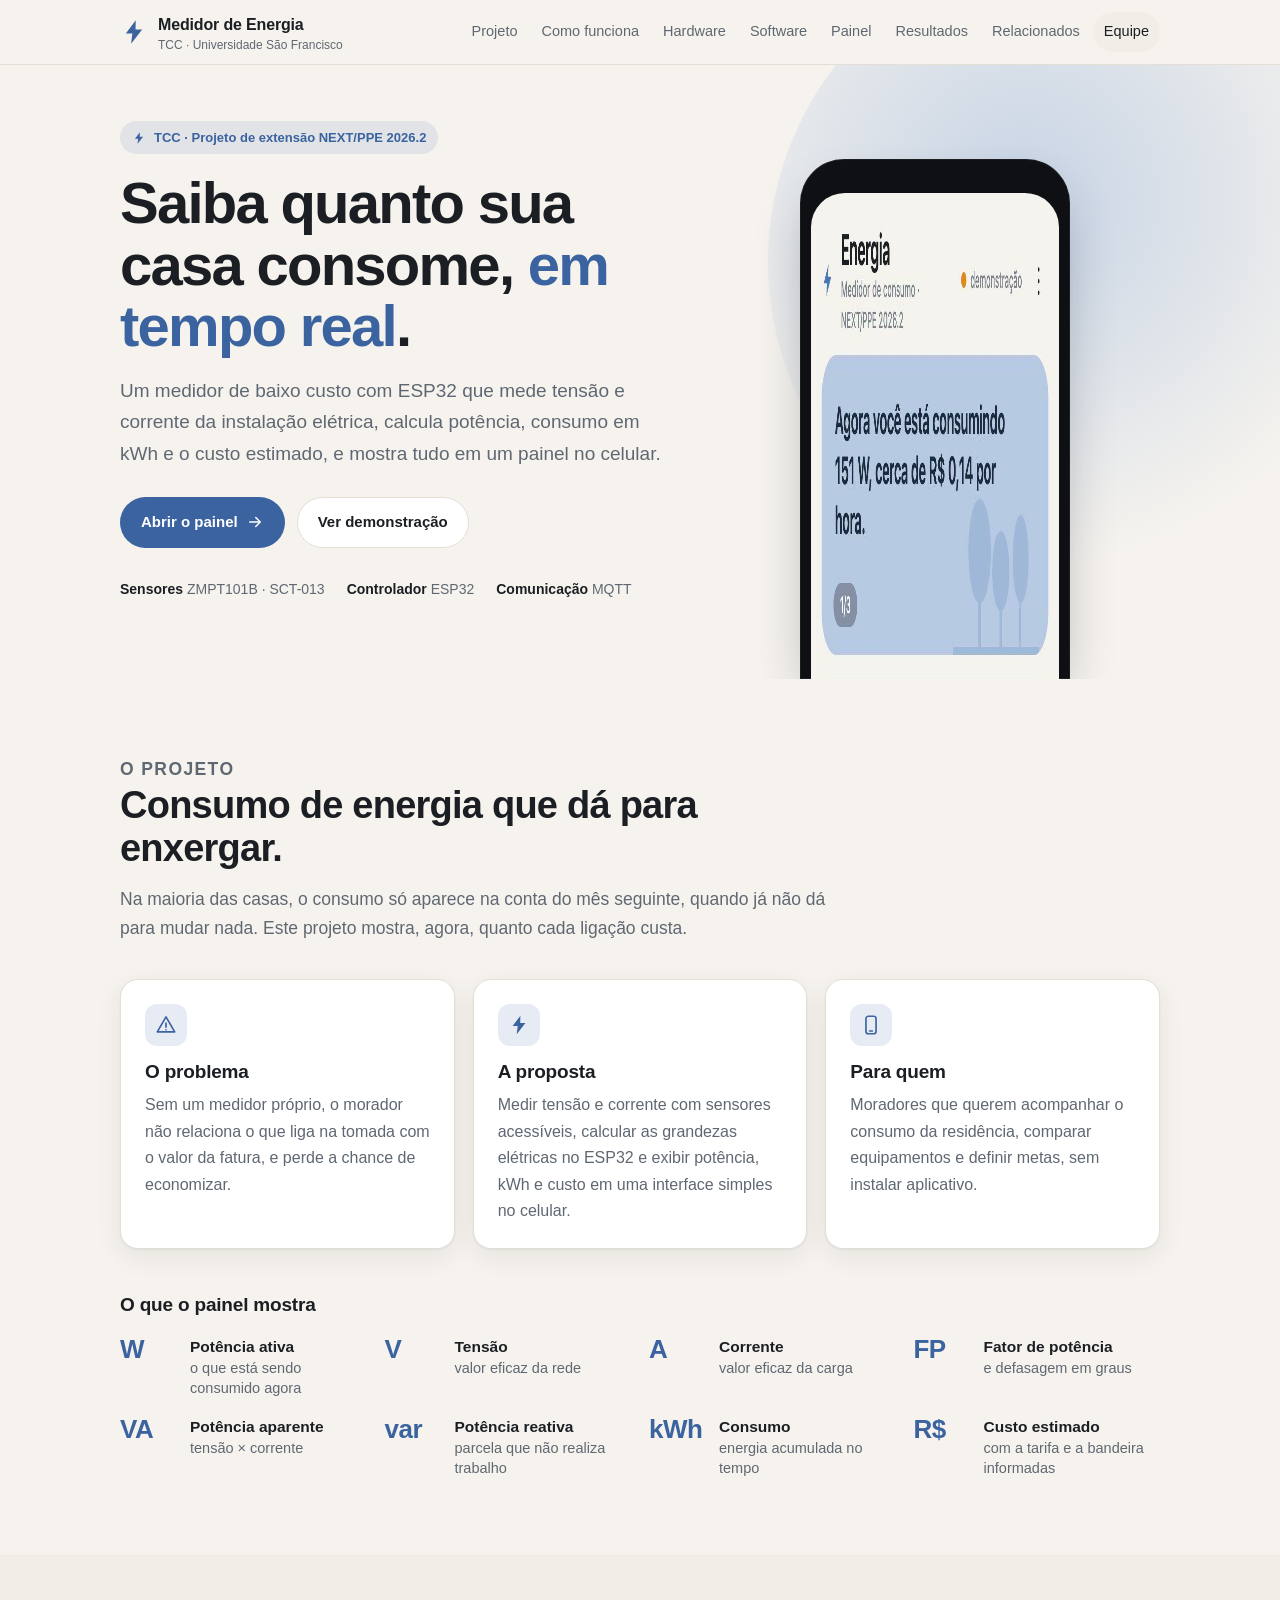
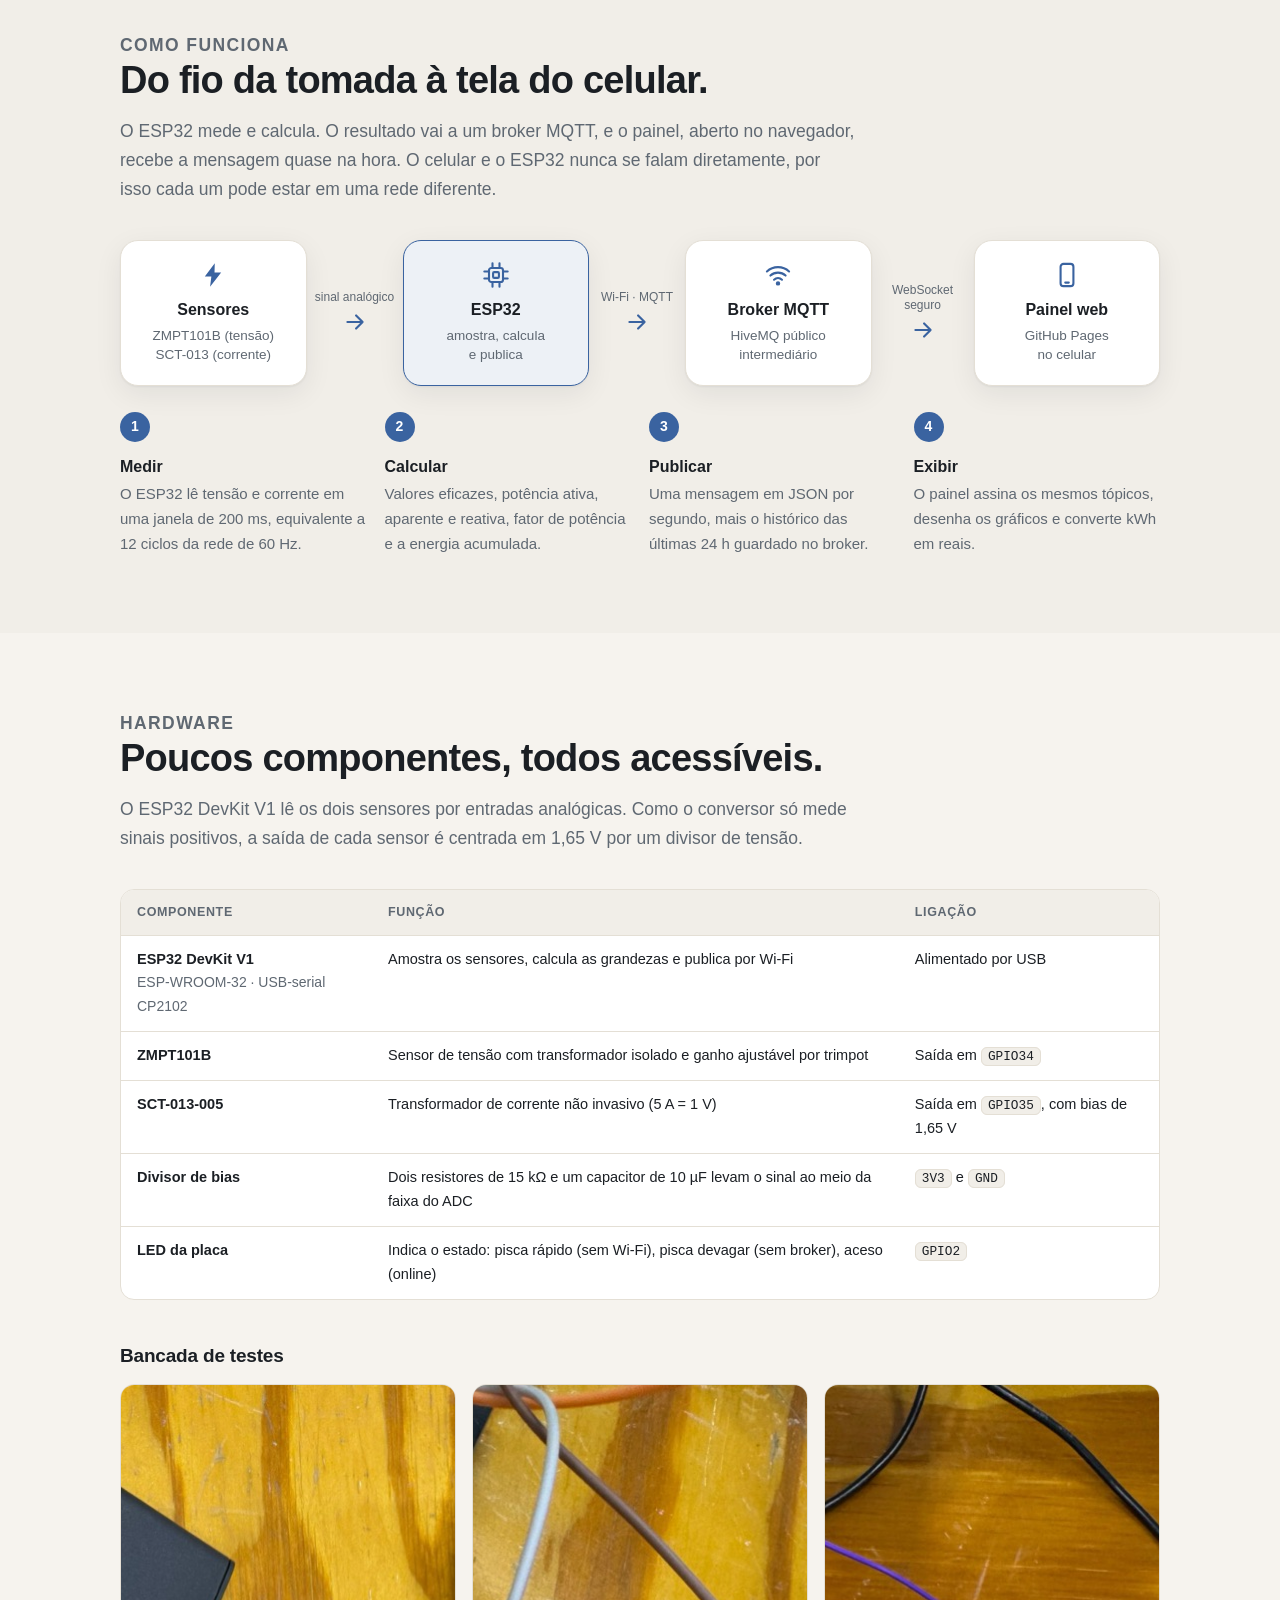
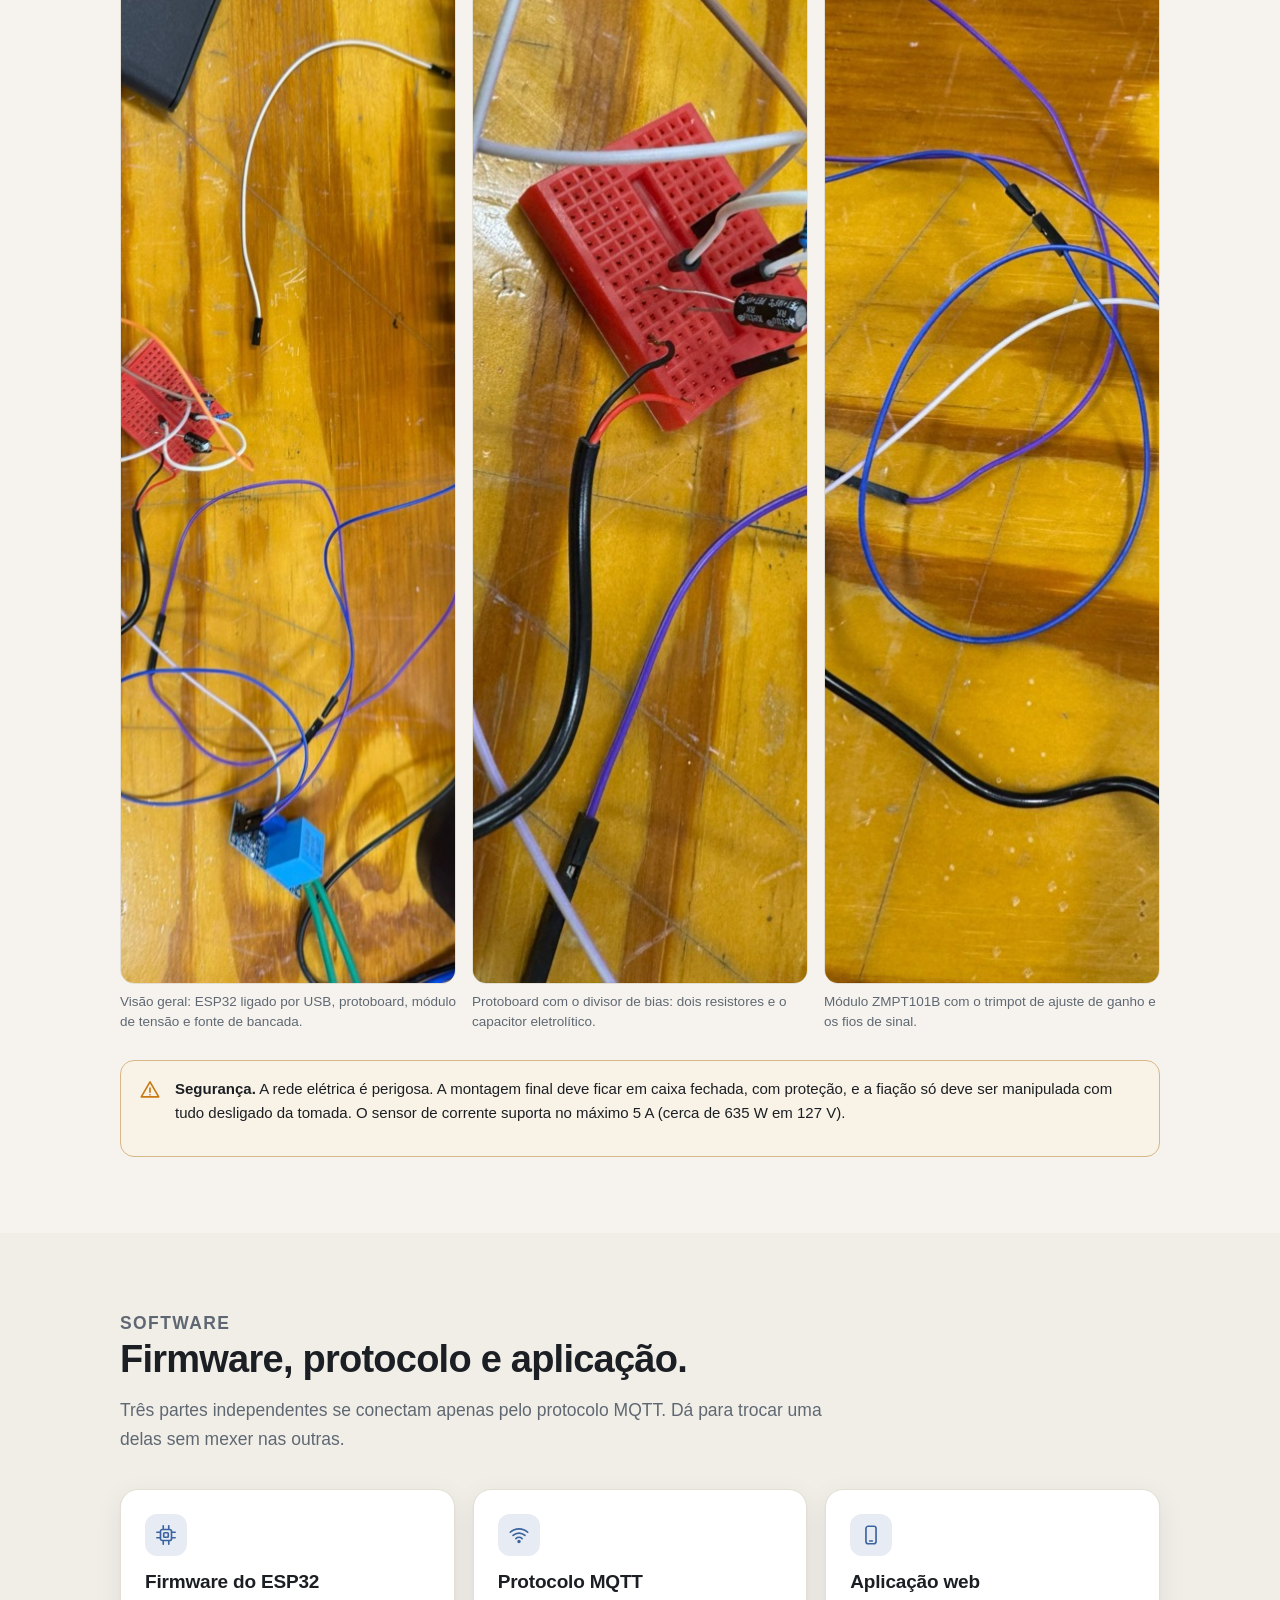
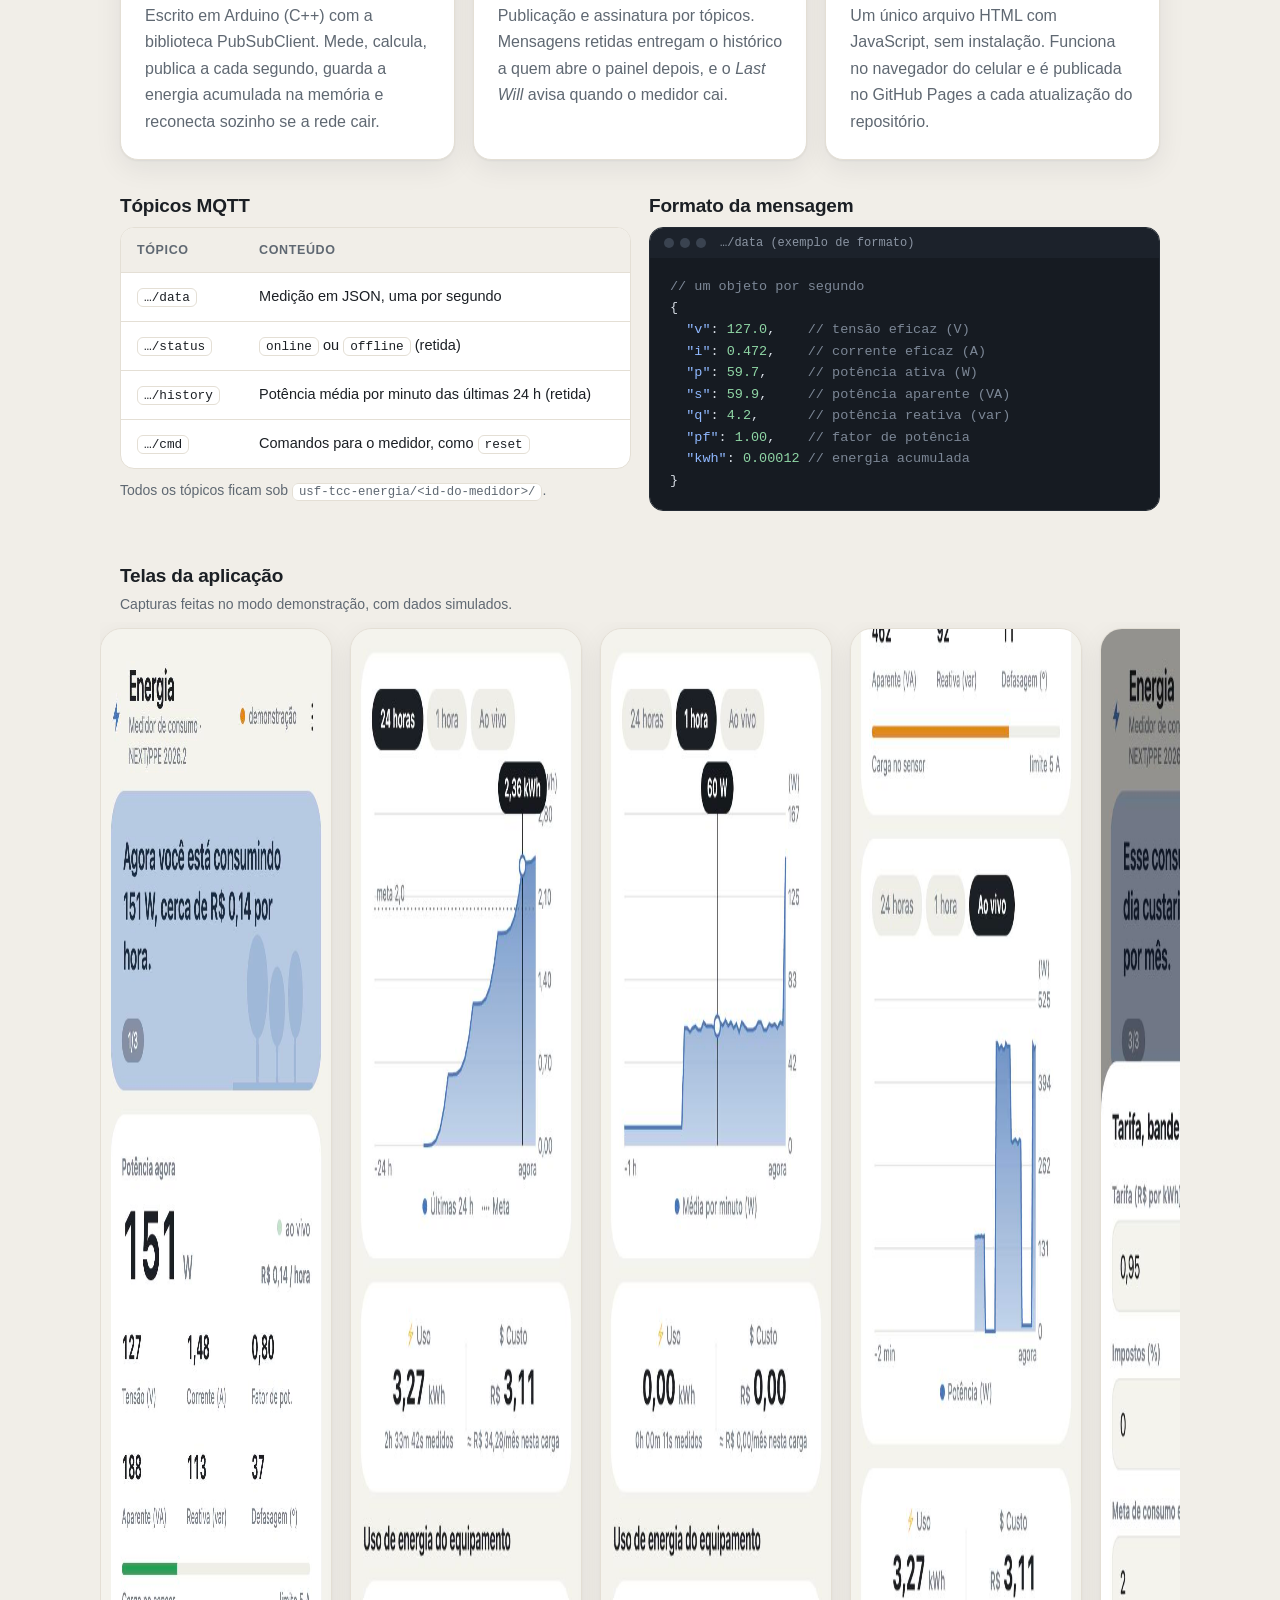
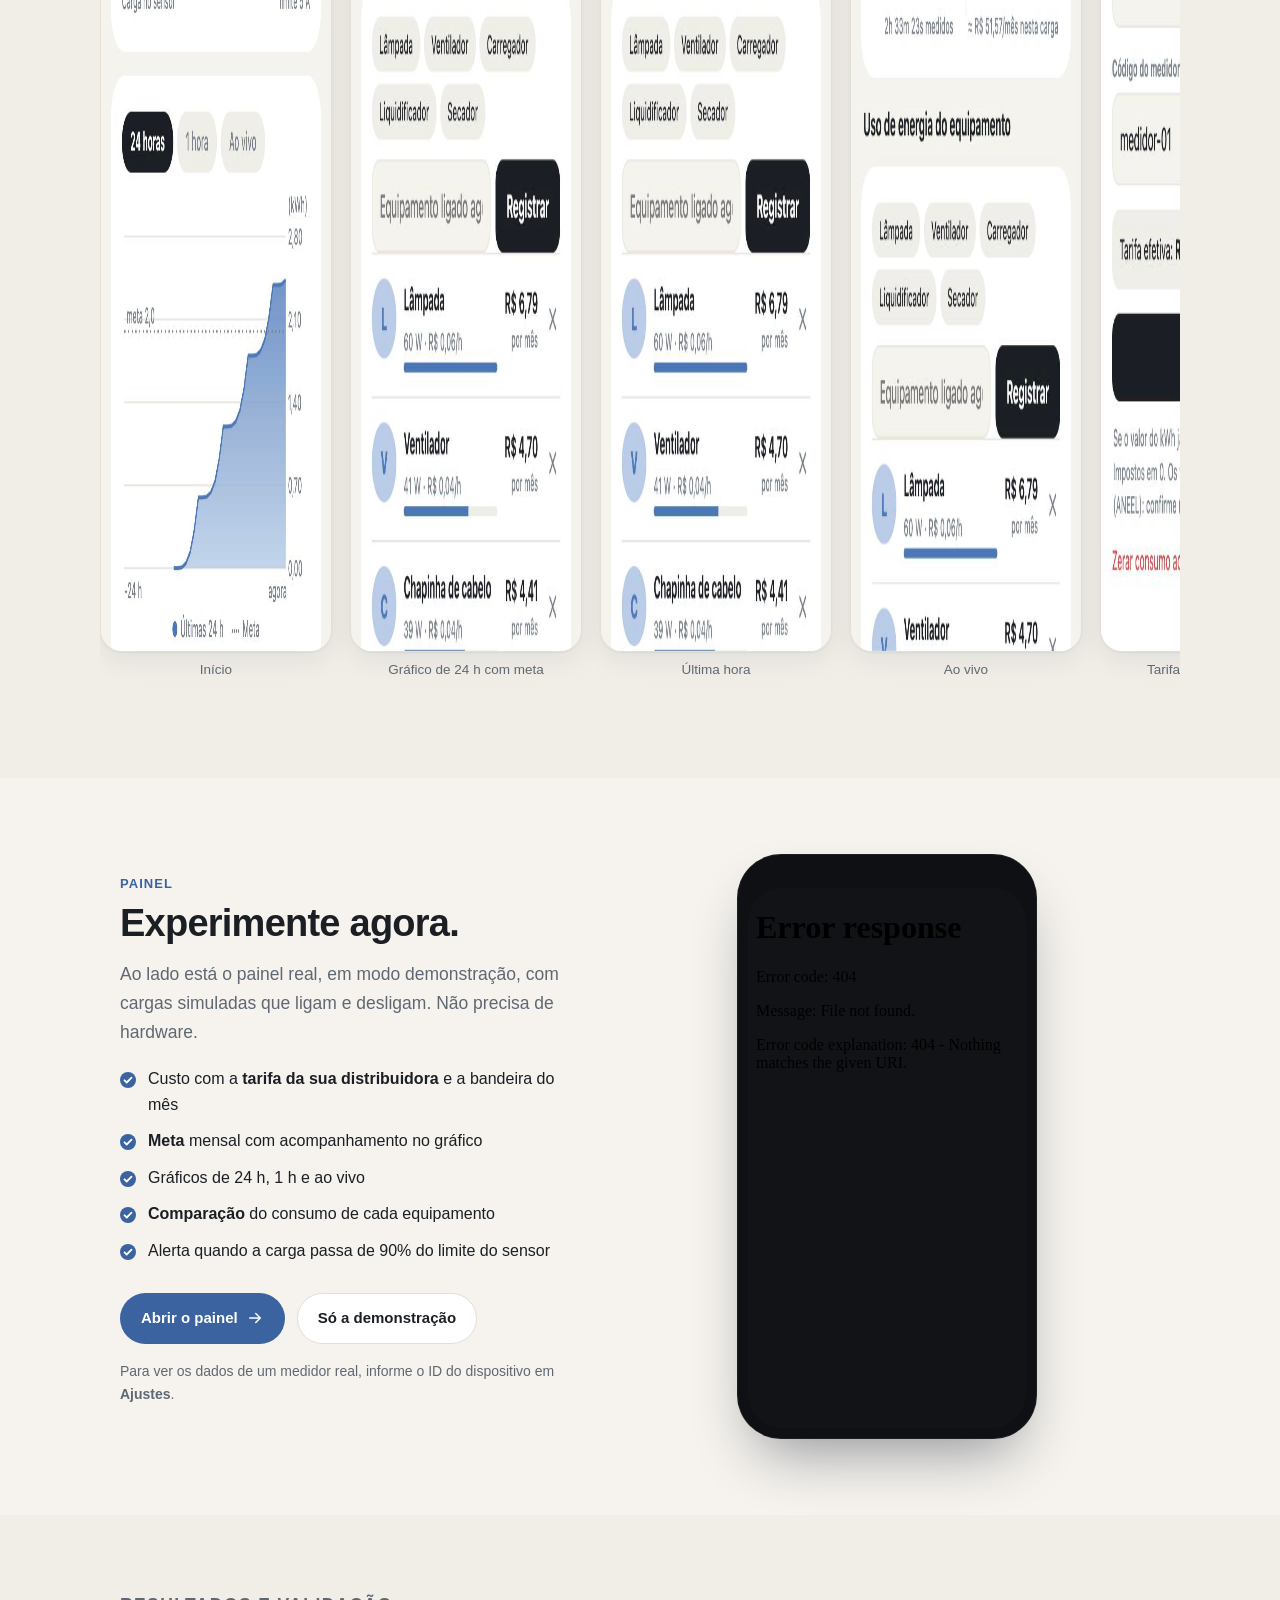
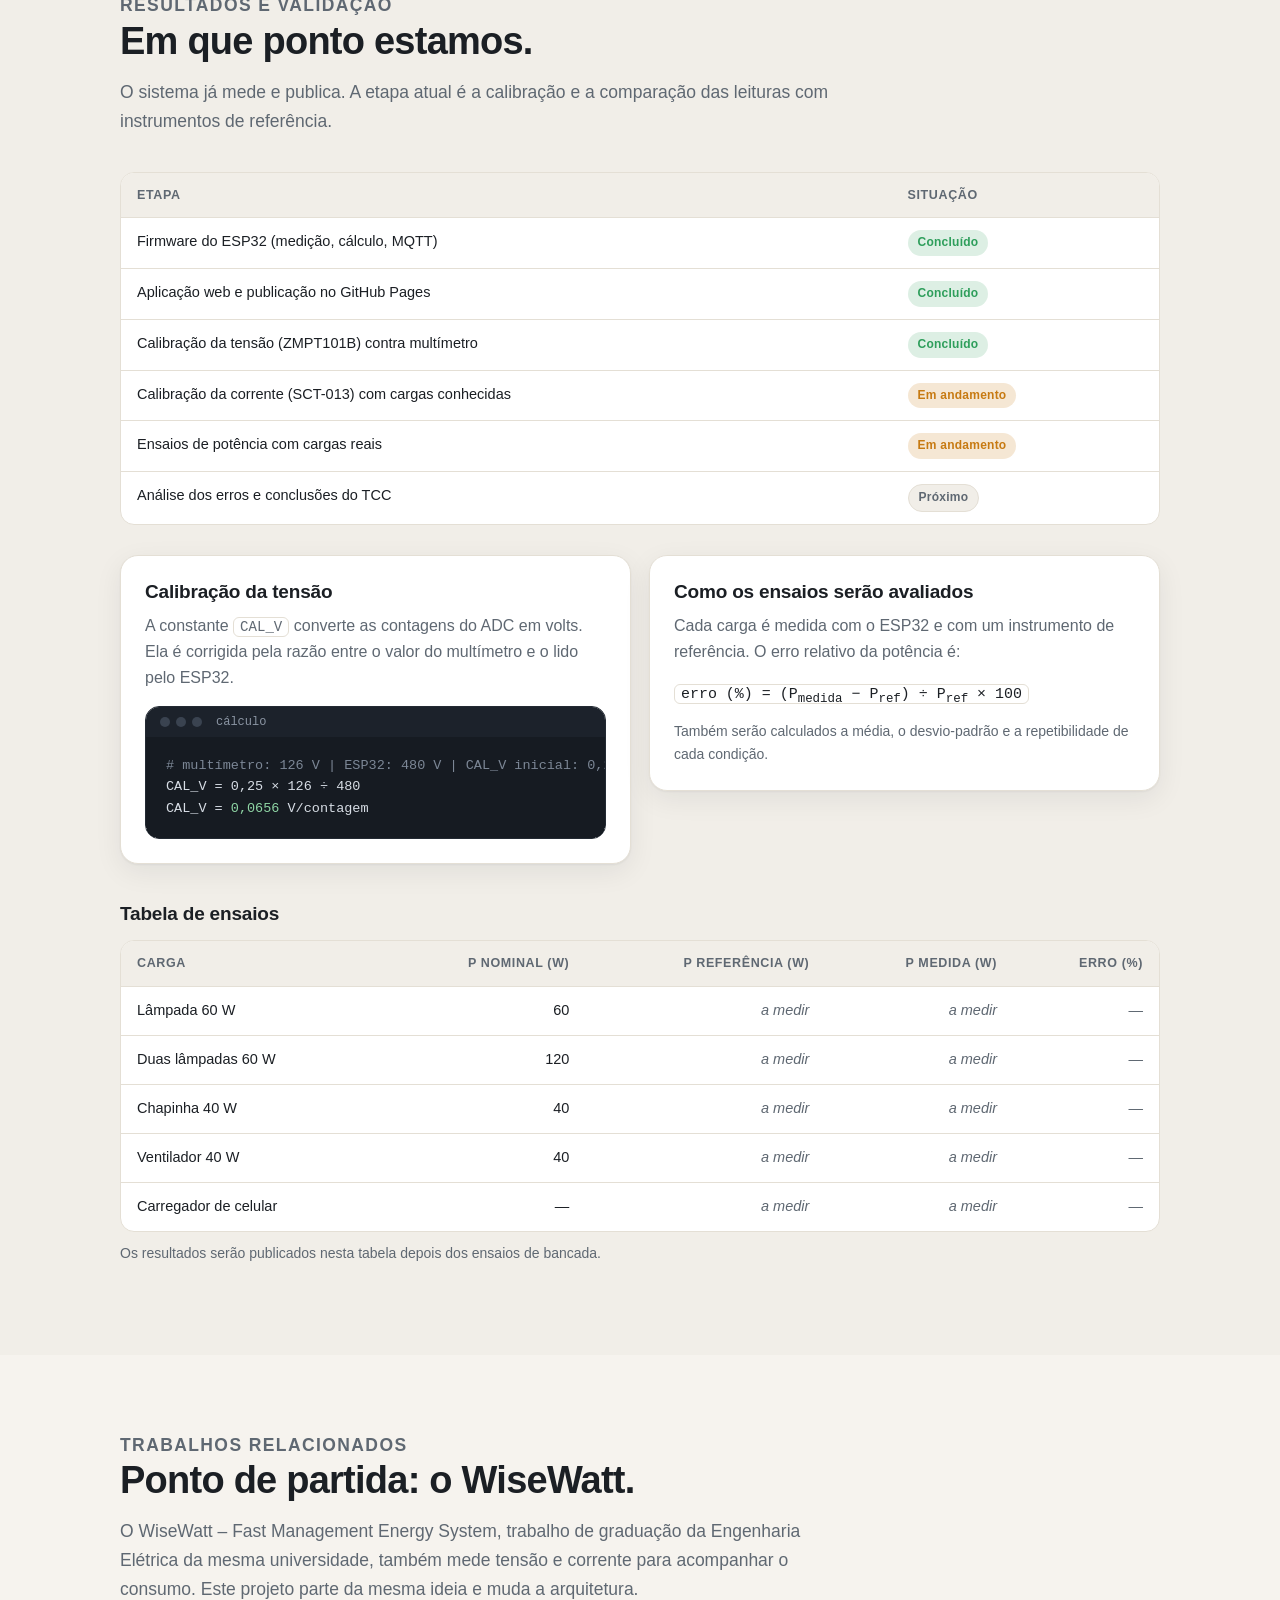
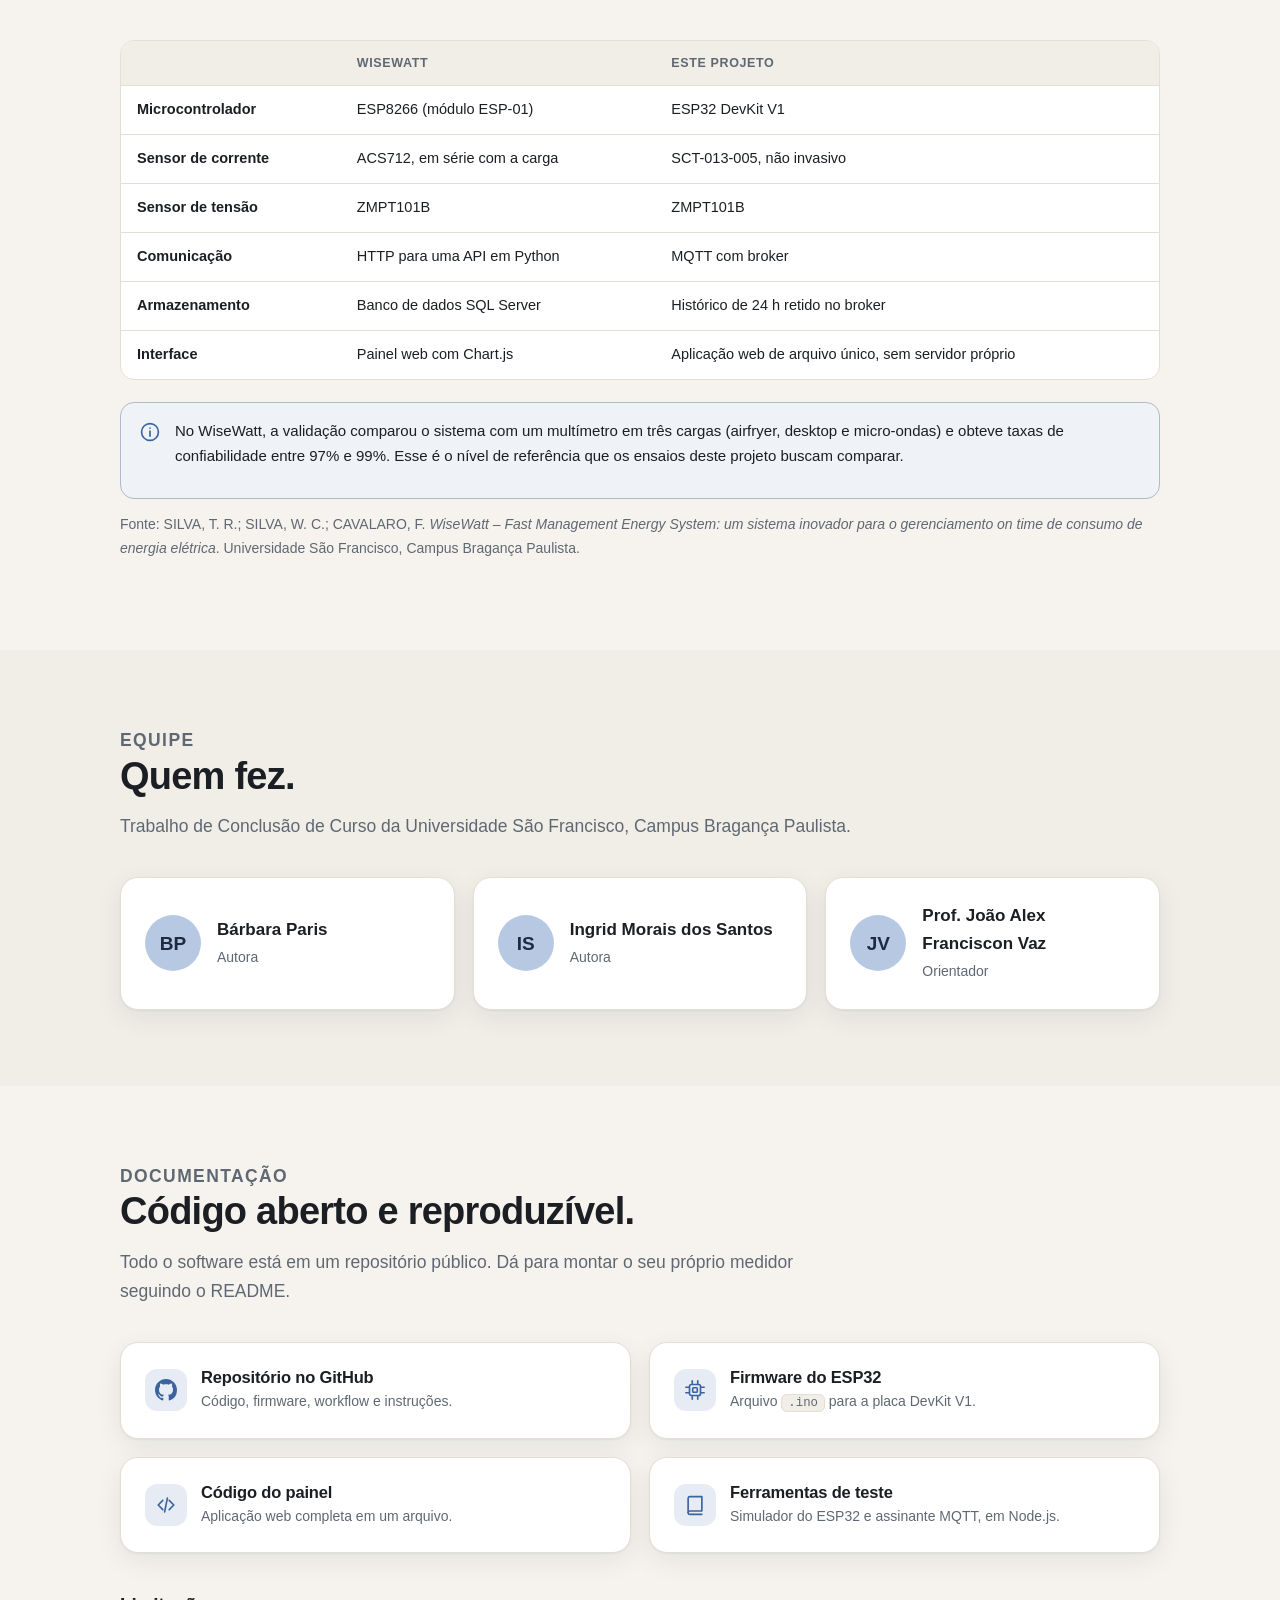
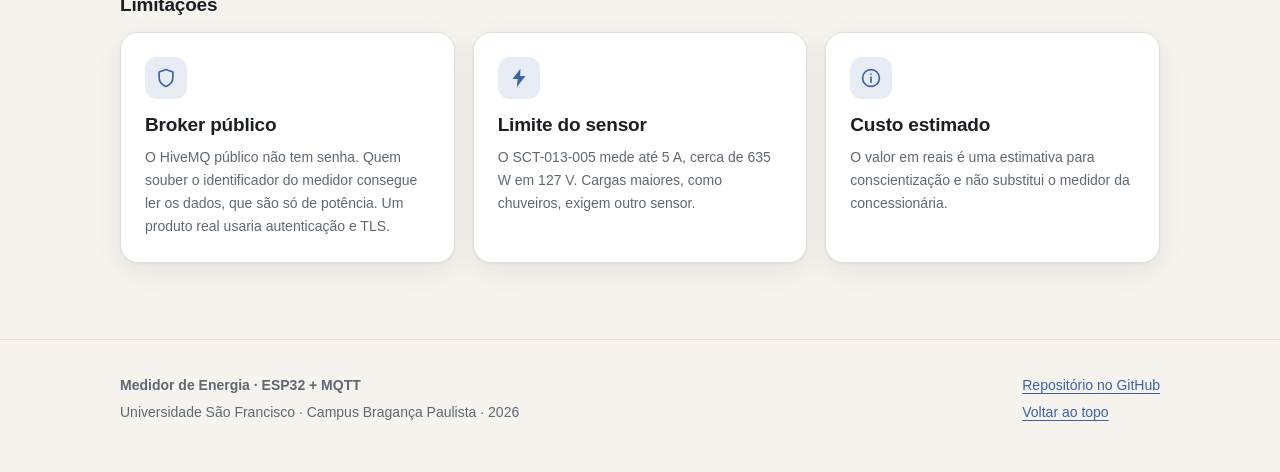
==== site/index.html @ 35e386cc "Adiciona site de apresentacao do projeto; painel passa a /painel/ Co-Authored-By: Claude Sonnet 5.5 " ====
<!doctype html>
<html lang="pt-BR">
<head>
<meta charset="utf-8">
<meta name="viewport" content="width=device-width,initial-scale=1">
<title>Medidor de Energia · ESP32 + MQTT</title>
<meta name="description" content="Medidor de baixo custo com ESP32 que mede tensão e corrente, calcula potência, consumo e custo e mostra tudo em um painel no celular. TCC da Universidade São Francisco.">
<meta name="theme-color" content="#f6f3ee" media="(prefers-color-scheme: light)">
<meta name="theme-color" content="#111316" media="(prefers-color-scheme: dark)">
<meta property="og:title" content="Medidor de Energia · ESP32 + MQTT">
<meta property="og:description" content="Potência, consumo e custo da sua instalação elétrica em tempo real, no celular.">
<meta property="og:type" content="website">
<meta property="og:image" content="img/tela_inicio.jpg">
<link rel="icon" href="data:image/svg+xml,%3Csvg xmlns='http://www.w3.org/2000/svg' viewBox='0 0 32 32'%3E%3Crect width='32' height='32' rx='8' fill='%233a63a0'/%3E%3Cpath d='M18 4L7 18h7l-2 10 11-14h-7z' fill='white'/%3E%3C/svg%3E">
<link rel="stylesheet" href="css/style.css">
<script>
  // Links antigos do painel (?id=, ?demo=, ?broker=) continuam funcionando: seguem para /painel/
  if (/[?&](id|demo|broker)=/.test(location.search)) location.replace('painel/' + location.search + location.hash);
</script>
</head>
<body>
<a class="skip" href="#conteudo">Ir para o conteúdo</a>

<svg width="0" height="0" style="position:absolute" aria-hidden="true">
  <symbol id="i-bolt" viewBox="0 0 24 24"><path fill="currentColor" d="M13.5 2 5 13.2h5.6L9.5 22 19 9.8h-5.7z"/></symbol>
  <symbol id="i-cpu" viewBox="0 0 24 24"><g fill="none" stroke="currentColor" stroke-width="1.8" stroke-linecap="round" stroke-linejoin="round"><rect x="6" y="6" width="12" height="12" rx="2"/><rect x="9.5" y="9.5" width="5" height="5" rx="1"/><path d="M9 2v3M15 2v3M9 19v3M15 19v3M2 9h3M2 15h3M19 9h3M19 15h3"/></g></symbol>
  <symbol id="i-wifi" viewBox="0 0 24 24"><g fill="none" stroke="currentColor" stroke-width="1.8" stroke-linecap="round" stroke-linejoin="round"><path d="M2.5 9a14 14 0 0 1 19 0M5.5 12.5a9.5 9.5 0 0 1 13 0M8.6 16a5 5 0 0 1 6.8 0"/><circle cx="12" cy="19.2" r="1" fill="currentColor"/></g></symbol>
  <symbol id="i-phone" viewBox="0 0 24 24"><g fill="none" stroke="currentColor" stroke-width="1.8" stroke-linecap="round" stroke-linejoin="round"><rect x="6.5" y="2.5" width="11" height="19" rx="2.5"/><path d="M10.5 18.5h3"/></g></symbol>
  <symbol id="i-chart" viewBox="0 0 24 24"><g fill="none" stroke="currentColor" stroke-width="1.8" stroke-linecap="round" stroke-linejoin="round"><path d="M3.5 3.5v17h17"/><path d="M7.5 15l3.5-4.5 3 3 5-6.5"/></g></symbol>
  <symbol id="i-shield" viewBox="0 0 24 24"><g fill="none" stroke="currentColor" stroke-width="1.8" stroke-linecap="round" stroke-linejoin="round"><path d="M12 2.8 4.5 5.5v6c0 4.5 3.1 8.1 7.5 9.7 4.4-1.6 7.5-5.2 7.5-9.7v-6z"/></g></symbol>
  <symbol id="i-alert" viewBox="0 0 24 24"><g fill="none" stroke="currentColor" stroke-width="1.8" stroke-linecap="round" stroke-linejoin="round"><path d="M12 3.2 2.5 19.5h19z"/><path d="M12 10v4.5M12 17.2v.1"/></g></symbol>
  <symbol id="i-info" viewBox="0 0 24 24"><g fill="none" stroke="currentColor" stroke-width="1.8" stroke-linecap="round" stroke-linejoin="round"><circle cx="12" cy="12" r="9.2"/><path d="M12 11v5.5M12 7.8v.1"/></g></symbol>
  <symbol id="i-book" viewBox="0 0 24 24"><g fill="none" stroke="currentColor" stroke-width="1.8" stroke-linecap="round" stroke-linejoin="round"><path d="M4.5 4.5A2 2 0 0 1 6.5 2.8H19.5v15.7H6.5a2 2 0 0 0-2 2z"/><path d="M4.5 20.5a2 2 0 0 0 2 1.7h13"/></g></symbol>
  <symbol id="i-code" viewBox="0 0 24 24"><g fill="none" stroke="currentColor" stroke-width="1.8" stroke-linecap="round" stroke-linejoin="round"><path d="M8.5 7 3.5 12l5 5M15.5 7l5 5-5 5M13.5 4.5l-3 15"/></g></symbol>
  <symbol id="i-github" viewBox="0 0 16 16"><path fill="currentColor" d="M8 0C3.58 0 0 3.58 0 8c0 3.54 2.29 6.53 5.47 7.59.4.07.55-.17.55-.38 0-.19-.01-.82-.01-1.49-2.01.37-2.53-.49-2.69-.94-.09-.23-.48-.94-.82-1.13-.28-.15-.68-.52-.01-.53.63-.01 1.08.58 1.23.82.72 1.21 1.87.87 2.33.66.07-.52.28-.87.51-1.07-1.78-.2-3.64-.89-3.64-3.95 0-.87.31-1.59.82-2.15-.08-.2-.36-1.02.08-2.12 0 0 .67-.21 2.2.82.64-.18 1.32-.27 2-.27.68 0 1.36.09 2 .27 1.53-1.04 2.2-.82 2.2-.82.44 1.1.16 1.92.08 2.12.51.56.82 1.27.82 2.15 0 3.07-1.87 3.75-3.65 3.95.29.25.54.73.54 1.48 0 1.07-.01 1.93-.01 2.2 0 .21.15.46.55.38A8.013 8.013 0 0016 8c0-4.42-3.58-8-8-8z"/></symbol>
  <symbol id="i-arrow" viewBox="0 0 24 24"><g fill="none" stroke="currentColor" stroke-width="2" stroke-linecap="round" stroke-linejoin="round"><path d="M5 12h14M13 6l6 6-6 6"/></g></symbol>
  <symbol id="i-menu" viewBox="0 0 24 24"><g fill="none" stroke="currentColor" stroke-width="2" stroke-linecap="round"><path d="M4 7h16M4 12h16M4 17h16"/></g></symbol>
</svg>

<header class="top">
  <div class="wrap">
    <a class="brand" href="#topo" aria-label="Medidor de Energia, início">
      <svg aria-hidden="true"><use href="#i-bolt"/></svg>
      <span>Medidor de Energia<small>TCC · Universidade São Francisco</small></span>
    </a>
    <button class="burger" aria-label="Abrir menu" aria-expanded="false" aria-controls="menu"><svg aria-hidden="true"><use href="#i-menu"/></svg></button>
    <nav class="menu" id="menu" aria-label="Seções">
      <a href="#projeto">Projeto</a>
      <a href="#como">Como funciona</a>
      <a href="#hardware">Hardware</a>
      <a href="#software">Software</a>
      <a href="#painel">Painel</a>
      <a href="#resultados">Resultados</a>
      <a href="#relacionados">Relacionados</a>
      <a href="#equipe">Equipe</a>
    </nav>
  </div>
</header>

<main id="conteudo">

<!-- ============ HERO ============ -->
<div class="hero" id="topo">
  <div class="wrap">
    <div>
      <span class="eyebrow"><svg width="14" height="14" aria-hidden="true"><use href="#i-bolt"/></svg> TCC · Projeto de extensão NEXT/PPE 2026.2</span>
      <h1>Saiba quanto sua casa consome, <em>em tempo real</em>.</h1>
      <p class="lead">Um medidor de baixo custo com ESP32 que mede tensão e corrente da instalação elétrica, calcula potência, consumo em kWh e o custo estimado, e mostra tudo em um painel no celular.</p>
      <div class="cta">
        <a class="btn pri" href="painel/">Abrir o painel <svg aria-hidden="true"><use href="#i-arrow"/></svg></a>
        <a class="btn sec" href="painel/?demo=1">Ver demonstração</a>
      </div>
      <p class="meta"><span><b>Sensores</b> ZMPT101B · SCT-013</span><span><b>Controlador</b> ESP32</span><span><b>Comunicação</b> MQTT</span></p>
    </div>
    <div class="phone"><img src="img/tela_inicio.jpg" width="750" height="1624" alt="Tela inicial do painel mostrando potência atual, tensão, corrente e fator de potência."></div>
  </div>
</div>

<!-- ============ PROJETO ============ -->
<section id="projeto">
  <div class="wrap">
    <div class="sec-head">
      <p class="kicker">O projeto</p>
      <h2>Consumo de energia que dá para enxergar.</h2>
      <p>Na maioria das casas, o consumo só aparece na conta do mês seguinte, quando já não dá para mudar nada. Este projeto mostra, agora, quanto cada ligação custa.</p>
    </div>
    <div class="grid g3">
      <div class="card"><div class="ic"><svg aria-hidden="true"><use href="#i-alert"/></svg></div><h3>O problema</h3><p class="muted">Sem um medidor próprio, o morador não relaciona o que liga na tomada com o valor da fatura, e perde a chance de economizar.</p></div>
      <div class="card"><div class="ic"><svg aria-hidden="true"><use href="#i-bolt"/></svg></div><h3>A proposta</h3><p class="muted">Medir tensão e corrente com sensores acessíveis, calcular as grandezas elétricas no ESP32 e exibir potência, kWh e custo em uma interface simples no celular.</p></div>
      <div class="card"><div class="ic"><svg aria-hidden="true"><use href="#i-phone"/></svg></div><h3>Para quem</h3><p class="muted">Moradores que querem acompanhar o consumo da residência, comparar equipamentos e definir metas, sem instalar aplicativo.</p></div>
    </div>

    <h3 style="margin:44px 0 18px">O que o painel mostra</h3>
    <div class="grid g4">
      <div class="metric"><b>W</b><span><strong>Potência ativa</strong>o que está sendo consumido agora</span></div>
      <div class="metric"><b>V</b><span><strong>Tensão</strong>valor eficaz da rede</span></div>
      <div class="metric"><b>A</b><span><strong>Corrente</strong>valor eficaz da carga</span></div>
      <div class="metric"><b>FP</b><span><strong>Fator de potência</strong>e defasagem em graus</span></div>
      <div class="metric"><b>VA</b><span><strong>Potência aparente</strong>tensão × corrente</span></div>
      <div class="metric"><b>var</b><span><strong>Potência reativa</strong>parcela que não realiza trabalho</span></div>
      <div class="metric"><b>kWh</b><span><strong>Consumo</strong>energia acumulada no tempo</span></div>
      <div class="metric"><b>R$</b><span><strong>Custo estimado</strong>com a tarifa e a bandeira informadas</span></div>
    </div>
  </div>
</section>

<!-- ============ COMO FUNCIONA ============ -->
<section class="alt" id="como">
  <div class="wrap">
    <div class="sec-head">
      <p class="kicker">Como funciona</p>
      <h2>Do fio da tomada à tela do celular.</h2>
      <p>O ESP32 mede e calcula. O resultado vai a um broker MQTT, e o painel, aberto no navegador, recebe a mensagem quase na hora. O celular e o ESP32 nunca se falam diretamente, por isso cada um pode estar em uma rede diferente.</p>
    </div>
    <div class="flow" role="img" aria-label="Fluxo: sensores, ESP32, broker MQTT, painel no celular">
      <div class="node"><svg aria-hidden="true"><use href="#i-bolt"/></svg><b>Sensores</b><span>ZMPT101B (tensão)<br>SCT-013 (corrente)</span></div>
      <div class="link"><span>sinal analógico</span><svg aria-hidden="true"><use href="#i-arrow"/></svg></div>
      <div class="node hl"><svg aria-hidden="true"><use href="#i-cpu"/></svg><b>ESP32</b><span>amostra, calcula<br>e publica</span></div>
      <div class="link"><span>Wi-Fi · MQTT</span><svg aria-hidden="true"><use href="#i-arrow"/></svg></div>
      <div class="node"><svg aria-hidden="true"><use href="#i-wifi"/></svg><b>Broker MQTT</b><span>HiveMQ público<br>intermediário</span></div>
      <div class="link"><span>WebSocket seguro</span><svg aria-hidden="true"><use href="#i-arrow"/></svg></div>
      <div class="node"><svg aria-hidden="true"><use href="#i-phone"/></svg><b>Painel web</b><span>GitHub Pages<br>no celular</span></div>
    </div>
    <ol class="steps">
      <li><b>Medir</b>O ESP32 lê tensão e corrente em uma janela de 200 ms, equivalente a 12 ciclos da rede de 60 Hz.</li>
      <li><b>Calcular</b>Valores eficazes, potência ativa, aparente e reativa, fator de potência e a energia acumulada.</li>
      <li><b>Publicar</b>Uma mensagem em JSON por segundo, mais o histórico das últimas 24 h guardado no broker.</li>
      <li><b>Exibir</b>O painel assina os mesmos tópicos, desenha os gráficos e converte kWh em reais.</li>
    </ol>
  </div>
</section>

<!-- ============ HARDWARE ============ -->
<section id="hardware">
  <div class="wrap">
    <div class="sec-head">
      <p class="kicker">Hardware</p>
      <h2>Poucos componentes, todos acessíveis.</h2>
      <p>O ESP32 DevKit V1 lê os dois sensores por entradas analógicas. Como o conversor só mede sinais positivos, a saída de cada sensor é centrada em 1,65 V por um divisor de tensão.</p>
    </div>
    <div class="tbl"><table>
      <thead><tr><th>Componente</th><th>Função</th><th>Ligação</th></tr></thead>
      <tbody>
        <tr><td><b>ESP32 DevKit V1</b><br><span class="muted small">ESP-WROOM-32 · USB-serial CP2102</span></td><td>Amostra os sensores, calcula as grandezas e publica por Wi-Fi</td><td>Alimentado por USB</td></tr>
        <tr><td><b>ZMPT101B</b></td><td>Sensor de tensão com transformador isolado e ganho ajustável por trimpot</td><td>Saída em <code>GPIO34</code></td></tr>
        <tr><td><b>SCT-013-005</b></td><td>Transformador de corrente não invasivo (5 A = 1 V)</td><td>Saída em <code>GPIO35</code>, com bias de 1,65 V</td></tr>
        <tr><td><b>Divisor de bias</b></td><td>Dois resistores de 15 kΩ e um capacitor de 10 µF levam o sinal ao meio da faixa do ADC</td><td><code>3V3</code> e <code>GND</code></td></tr>
        <tr><td><b>LED da placa</b></td><td>Indica o estado: pisca rápido (sem Wi-Fi), pisca devagar (sem broker), aceso (online)</td><td><code>GPIO2</code></td></tr>
      </tbody>
    </table></div>

    <h3 style="margin:44px 0 16px">Bancada de testes</h3>
    <div class="photos">
      <figure><img loading="lazy" src="img/bancada-geral.jpg" width="900" height="1200" alt="Bancada com o ESP32 ligado por USB, protoboard vermelha, módulo ZMPT101B e uma fonte de bancada."><figcaption>Visão geral: ESP32 ligado por USB, protoboard, módulo de tensão e fonte de bancada.</figcaption></figure>
      <figure><img loading="lazy" src="img/bancada-protoboard.jpg" width="900" height="1200" alt="Protoboard vermelha com dois resistores e um capacitor eletrolítico do divisor de bias."><figcaption>Protoboard com o divisor de bias: dois resistores e o capacitor eletrolítico.</figcaption></figure>
      <figure><img loading="lazy" src="img/bancada-zmpt101b.jpg" width="900" height="1200" alt="Módulo ZMPT101B azul com os fios de sinal conectados."><figcaption>Módulo ZMPT101B com o trimpot de ajuste de ganho e os fios de sinal.</figcaption></figure>
    </div>
    <div class="note" style="margin-top:28px"><svg aria-hidden="true"><use href="#i-alert"/></svg><p><b>Segurança.</b> A rede elétrica é perigosa. A montagem final deve ficar em caixa fechada, com proteção, e a fiação só deve ser manipulada com tudo desligado da tomada. O sensor de corrente suporta no máximo 5 A (cerca de 635 W em 127 V).</p></div>
  </div>
</section>

<!-- ============ SOFTWARE ============ -->
<section class="alt" id="software">
  <div class="wrap">
    <div class="sec-head">
      <p class="kicker">Software</p>
      <h2>Firmware, protocolo e aplicação.</h2>
      <p>Três partes independentes se conectam apenas pelo protocolo MQTT. Dá para trocar uma delas sem mexer nas outras.</p>
    </div>
    <div class="grid g3">
      <div class="card"><div class="ic"><svg aria-hidden="true"><use href="#i-cpu"/></svg></div><h3>Firmware do ESP32</h3><p class="muted">Escrito em Arduino (C++) com a biblioteca PubSubClient. Mede, calcula, publica a cada segundo, guarda a energia acumulada na memória e reconecta sozinho se a rede cair.</p></div>
      <div class="card"><div class="ic"><svg aria-hidden="true"><use href="#i-wifi"/></svg></div><h3>Protocolo MQTT</h3><p class="muted">Publicação e assinatura por tópicos. Mensagens retidas entregam o histórico a quem abre o painel depois, e o <em>Last Will</em> avisa quando o medidor cai.</p></div>
      <div class="card"><div class="ic"><svg aria-hidden="true"><use href="#i-phone"/></svg></div><h3>Aplicação web</h3><p class="muted">Um único arquivo HTML com JavaScript, sem instalação. Funciona no navegador do celular e é publicada no GitHub Pages a cada atualização do repositório.</p></div>
    </div>

    <div class="grid g2" style="margin-top:34px;align-items:start">
      <div>
        <h3>Tópicos MQTT</h3>
        <div class="tbl"><table style="min-width:0">
          <thead><tr><th>Tópico</th><th>Conteúdo</th></tr></thead>
          <tbody>
            <tr><td><code>…/data</code></td><td>Medição em JSON, uma por segundo</td></tr>
            <tr><td><code>…/status</code></td><td><code>online</code> ou <code>offline</code> (retida)</td></tr>
            <tr><td><code>…/history</code></td><td>Potência média por minuto das últimas 24 h (retida)</td></tr>
            <tr><td><code>…/cmd</code></td><td>Comandos para o medidor, como <code>reset</code></td></tr>
          </tbody>
        </table></div>
        <p class="muted small" style="margin-top:10px">Todos os tópicos ficam sob <code>usf-tcc-energia/&lt;id-do-medidor&gt;/</code>.</p>
      </div>
      <div>
        <h3>Formato da mensagem</h3>
        <div class="term"><div class="bar"><i></i><i></i><i></i><span>…/data (exemplo de formato)</span></div>
<pre><span class="c">// um objeto por segundo</span>
{
  <span class="k">"v"</span>: <span class="v">127.0</span>,    <span class="c">// tensão eficaz (V)</span>
  <span class="k">"i"</span>: <span class="v">0.472</span>,    <span class="c">// corrente eficaz (A)</span>
  <span class="k">"p"</span>: <span class="v">59.7</span>,     <span class="c">// potência ativa (W)</span>
  <span class="k">"s"</span>: <span class="v">59.9</span>,     <span class="c">// potência aparente (VA)</span>
  <span class="k">"q"</span>: <span class="v">4.2</span>,      <span class="c">// potência reativa (var)</span>
  <span class="k">"pf"</span>: <span class="v">1.00</span>,    <span class="c">// fator de potência</span>
  <span class="k">"kwh"</span>: <span class="v">0.00012</span> <span class="c">// energia acumulada</span>
}</pre></div>
      </div>
    </div>

    <h3 style="margin:48px 0 4px">Telas da aplicação</h3>
    <p class="muted small" style="margin-bottom:6px">Capturas feitas no modo demonstração, com dados simulados.</p>
    <div class="shots" tabindex="0" aria-label="Galeria de telas, role para o lado">
      <figure><img loading="lazy" src="img/tela_inicio.jpg" width="750" height="1624" alt="Tela inicial com potência atual e métricas."><figcaption>Início</figcaption></figure>
      <figure><img loading="lazy" src="img/tela_grafico_24h.jpg" width="750" height="1624" alt="Gráfico de consumo acumulado nas últimas 24 horas com a meta."><figcaption>Gráfico de 24 h com meta</figcaption></figure>
      <figure><img loading="lazy" src="img/tela_grafico_1h.jpg" width="750" height="1624" alt="Gráfico da última hora."><figcaption>Última hora</figcaption></figure>
      <figure><img loading="lazy" src="img/tela_grafico_ao_vivo.jpg" width="750" height="1624" alt="Gráfico ao vivo da potência."><figcaption>Ao vivo</figcaption></figure>
      <figure><img loading="lazy" src="img/tela_ajustes.jpg" width="750" height="1624" alt="Tela de ajustes com tarifa, bandeira tarifária e meta."><figcaption>Tarifa, bandeira e meta</figcaption></figure>
      <figure><img loading="lazy" src="img/tela_alerta.jpg" width="750" height="1624" alt="Alerta de sobrecarga do sensor."><figcaption>Alerta de sobrecarga</figcaption></figure>
      <figure><img loading="lazy" src="img/tela_tema_escuro.jpg" width="750" height="1624" alt="Painel no tema escuro."><figcaption>Tema escuro</figcaption></figure>
    </div>
  </div>
</section>

<!-- ============ PAINEL ============ -->
<section id="painel">
  <div class="wrap demo">
    <div>
      <p class="kicker">Painel</p>
      <h2>Experimente agora.</h2>
      <p class="muted" style="font-size:17.5px">Ao lado está o painel real, em modo demonstração, com cargas simuladas que ligam e desligam. Não precisa de hardware.</p>
      <ul class="ticks">
        <li>Custo com a <b>tarifa da sua distribuidora</b> e a bandeira do mês</li>
        <li><b>Meta</b> mensal com acompanhamento no gráfico</li>
        <li>Gráficos de 24 h, 1 h e ao vivo</li>
        <li><b>Comparação</b> do consumo de cada equipamento</li>
        <li>Alerta quando a carga passa de 90% do limite do sensor</li>
      </ul>
      <div class="cta">
        <a class="btn pri" href="painel/">Abrir o painel <svg aria-hidden="true"><use href="#i-arrow"/></svg></a>
        <a class="btn sec" href="painel/?demo=1">Só a demonstração</a>
      </div>
      <p class="muted small" style="margin-top:16px">Para ver os dados de um medidor real, informe o ID do dispositivo em <b>Ajustes</b>.</p>
    </div>
    <div class="phone"><iframe src="painel/?demo=1" title="Painel do medidor em modo demonstração" loading="lazy"></iframe></div>
  </div>
</section>

<!-- ============ RESULTADOS ============ -->
<section class="alt" id="resultados">
  <div class="wrap">
    <div class="sec-head">
      <p class="kicker">Resultados e validação</p>
      <h2>Em que ponto estamos.</h2>
      <p>O sistema já mede e publica. A etapa atual é a calibração e a comparação das leituras com instrumentos de referência.</p>
    </div>
    <div class="tbl"><table>
      <thead><tr><th>Etapa</th><th>Situação</th></tr></thead>
      <tbody>
        <tr><td>Firmware do ESP32 (medição, cálculo, MQTT)</td><td><span class="tag ok">Concluído</span></td></tr>
        <tr><td>Aplicação web e publicação no GitHub Pages</td><td><span class="tag ok">Concluído</span></td></tr>
        <tr><td>Calibração da tensão (ZMPT101B) contra multímetro</td><td><span class="tag ok">Concluído</span></td></tr>
        <tr><td>Calibração da corrente (SCT-013) com cargas conhecidas</td><td><span class="tag wip">Em andamento</span></td></tr>
        <tr><td>Ensaios de potência com cargas reais</td><td><span class="tag wip">Em andamento</span></td></tr>
        <tr><td>Análise dos erros e conclusões do TCC</td><td><span class="tag next">Próximo</span></td></tr>
      </tbody>
    </table></div>

    <div class="grid g2" style="margin-top:30px;align-items:start">
      <div class="card">
        <h3>Calibração da tensão</h3>
        <p class="muted">A constante <code>CAL_V</code> converte as contagens do ADC em volts. Ela é corrigida pela razão entre o valor do multímetro e o lido pelo ESP32.</p>
        <div class="term"><div class="bar"><i></i><i></i><i></i><span>cálculo</span></div>
<pre><span class="c"># multímetro: 126 V | ESP32: 480 V | CAL_V inicial: 0,25</span>
CAL_V = 0,25 × 126 ÷ 480
CAL_V = <span class="v">0,0656</span> V/contagem</pre></div>
      </div>
      <div class="card">
        <h3>Como os ensaios serão avaliados</h3>
        <p class="muted">Cada carga é medida com o ESP32 e com um instrumento de referência. O erro relativo da potência é:</p>
        <p style="font-size:17px;margin:0 0 10px"><code>erro (%) = (P<sub>medida</sub> − P<sub>ref</sub>) ÷ P<sub>ref</sub> × 100</code></p>
        <p class="muted small">Também serão calculados a média, o desvio-padrão e a repetibilidade de cada condição.</p>
      </div>
    </div>

    <h3 style="margin:38px 0 14px">Tabela de ensaios</h3>
    <div class="tbl"><table>
      <thead><tr><th>Carga</th><th class="num">P nominal (W)</th><th class="num">P referência (W)</th><th class="num">P medida (W)</th><th class="num">Erro (%)</th></tr></thead>
      <tbody>
        <tr><td>Lâmpada 60 W</td><td class="num">60</td><td class="num pend">a medir</td><td class="num pend">a medir</td><td class="num pend">—</td></tr>
        <tr><td>Duas lâmpadas 60 W</td><td class="num">120</td><td class="num pend">a medir</td><td class="num pend">a medir</td><td class="num pend">—</td></tr>
        <tr><td>Chapinha 40 W</td><td class="num">40</td><td class="num pend">a medir</td><td class="num pend">a medir</td><td class="num pend">—</td></tr>
        <tr><td>Ventilador 40 W</td><td class="num">40</td><td class="num pend">a medir</td><td class="num pend">a medir</td><td class="num pend">—</td></tr>
        <tr><td>Carregador de celular</td><td class="num">—</td><td class="num pend">a medir</td><td class="num pend">a medir</td><td class="num pend">—</td></tr>
      </tbody>
    </table></div>
    <p class="muted small" style="margin-top:10px">Os resultados serão publicados nesta tabela depois dos ensaios de bancada.</p>
  </div>
</section>

<!-- ============ RELACIONADOS ============ -->
<section id="relacionados">
  <div class="wrap">
    <div class="sec-head">
      <p class="kicker">Trabalhos relacionados</p>
      <h2>Ponto de partida: o WiseWatt.</h2>
      <p>O WiseWatt – Fast Management Energy System, trabalho de graduação da Engenharia Elétrica da mesma universidade, também mede tensão e corrente para acompanhar o consumo. Este projeto parte da mesma ideia e muda a arquitetura.</p>
    </div>
    <div class="tbl"><table>
      <thead><tr><th></th><th>WiseWatt</th><th>Este projeto</th></tr></thead>
      <tbody>
        <tr><td><b>Microcontrolador</b></td><td>ESP8266 (módulo ESP-01)</td><td>ESP32 DevKit V1</td></tr>
        <tr><td><b>Sensor de corrente</b></td><td>ACS712, em série com a carga</td><td>SCT-013-005, não invasivo</td></tr>
        <tr><td><b>Sensor de tensão</b></td><td>ZMPT101B</td><td>ZMPT101B</td></tr>
        <tr><td><b>Comunicação</b></td><td>HTTP para uma API em Python</td><td>MQTT com broker</td></tr>
        <tr><td><b>Armazenamento</b></td><td>Banco de dados SQL Server</td><td>Histórico de 24 h retido no broker</td></tr>
        <tr><td><b>Interface</b></td><td>Painel web com Chart.js</td><td>Aplicação web de arquivo único, sem servidor próprio</td></tr>
      </tbody>
    </table></div>
    <div class="note info" style="margin-top:22px"><svg aria-hidden="true"><use href="#i-info"/></svg><p>No WiseWatt, a validação comparou o sistema com um multímetro em três cargas (airfryer, desktop e micro-ondas) e obteve taxas de confiabilidade entre 97% e 99%. Esse é o nível de referência que os ensaios deste projeto buscam comparar.</p></div>
    <p class="muted small" style="margin-top:14px">Fonte: SILVA, T. R.; SILVA, W. C.; CAVALARO, F. <i>WiseWatt – Fast Management Energy System: um sistema inovador para o gerenciamento on time de consumo de energia elétrica</i>. Universidade São Francisco, Campus Bragança Paulista.</p>
  </div>
</section>

<!-- ============ EQUIPE ============ -->
<section class="alt" id="equipe">
  <div class="wrap">
    <div class="sec-head">
      <p class="kicker">Equipe</p>
      <h2>Quem fez.</h2>
      <p>Trabalho de Conclusão de Curso da Universidade São Francisco, Campus Bragança Paulista.</p>
    </div>
    <div class="grid g3">
      <div class="card person"><div class="avatar" aria-hidden="true">BP</div><div><b>Bárbara Paris</b><span>Autora</span></div></div>
      <div class="card person"><div class="avatar" aria-hidden="true">IS</div><div><b>Ingrid Morais dos Santos</b><span>Autora</span></div></div>
      <div class="card person"><div class="avatar" aria-hidden="true">JV</div><div><b>Prof. João Alex Franciscon Vaz</b><span>Orientador</span></div></div>
    </div>
  </div>
</section>

<!-- ============ DOCUMENTAÇÃO ============ -->
<section id="documentacao">
  <div class="wrap">
    <div class="sec-head">
      <p class="kicker">Documentação</p>
      <h2>Código aberto e reproduzível.</h2>
      <p>Todo o software está em um repositório público. Dá para montar o seu próprio medidor seguindo o README.</p>
    </div>
    <div class="grid g2">
      <a class="card doc" href="https://github.com/vitorduartezanardi/tcc-monitor-energia-usf"><div class="ic"><svg aria-hidden="true"><use href="#i-github"/></svg></div><div><h3>Repositório no GitHub</h3><p>Código, firmware, workflow e instruções.</p></div></a>
      <a class="card doc" href="https://github.com/vitorduartezanardi/tcc-monitor-energia-usf/blob/main/firmware/energy_monitor/energy_monitor_ingrid_barbara.ino"><div class="ic"><svg aria-hidden="true"><use href="#i-cpu"/></svg></div><div><h3>Firmware do ESP32</h3><p>Arquivo <code>.ino</code> para a placa DevKit V1.</p></div></a>
      <a class="card doc" href="https://github.com/vitorduartezanardi/tcc-monitor-energia-usf/blob/main/app/index.html"><div class="ic"><svg aria-hidden="true"><use href="#i-code"/></svg></div><div><h3>Código do painel</h3><p>Aplicação web completa em um arquivo.</p></div></a>
      <a class="card doc" href="https://github.com/vitorduartezanardi/tcc-monitor-energia-usf/tree/main/tools"><div class="ic"><svg aria-hidden="true"><use href="#i-book"/></svg></div><div><h3>Ferramentas de teste</h3><p>Simulador do ESP32 e assinante MQTT, em Node.js.</p></div></a>
    </div>
    <h3 style="margin:40px 0 14px">Limitações</h3>
    <div class="grid g3">
      <div class="card"><div class="ic"><svg aria-hidden="true"><use href="#i-shield"/></svg></div><h3>Broker público</h3><p class="muted small">O HiveMQ público não tem senha. Quem souber o identificador do medidor consegue ler os dados, que são só de potência. Um produto real usaria autenticação e TLS.</p></div>
      <div class="card"><div class="ic"><svg aria-hidden="true"><use href="#i-bolt"/></svg></div><h3>Limite do sensor</h3><p class="muted small">O SCT-013-005 mede até 5 A, cerca de 635 W em 127 V. Cargas maiores, como chuveiros, exigem outro sensor.</p></div>
      <div class="card"><div class="ic"><svg aria-hidden="true"><use href="#i-info"/></svg></div><h3>Custo estimado</h3><p class="muted small">O valor em reais é uma estimativa para conscientização e não substitui o medidor da concessionária.</p></div>
    </div>
  </div>
</section>

</main>

<footer>
  <div class="wrap">
    <div>
      <p><b>Medidor de Energia · ESP32 + MQTT</b></p>
      <p>Universidade São Francisco · Campus Bragança Paulista · 2026</p>
    </div>
    <div>
      <p><a href="https://github.com/vitorduartezanardi/tcc-monitor-energia-usf">Repositório no GitHub</a></p>
      <p><a href="#topo">Voltar ao topo</a></p>
    </div>
  </div>
</footer>

<script src="js/main.js"></script>
</body>
</html>
---- site/css/style.css ----
/* Medidor de Energia — site do projeto. Tokens iguais aos do painel (app/index.html). */
:root{
  --bg:#f6f3ee; --card:#ffffff; --soft:#f1eee8; --text:#1b1f24; --muted:#5f6872; --line:#e4dfd5;
  --accent:#3a63a0; --accent-ink:#ffffff; --blue:#4b78b8; --banner:#b7c9e2; --banner-ink:#1d2b40;
  --ok:#2e9e5b; --warn:#c77a12; --bad:#d64545; --code:#161b22; --code-ink:#d7dde5;
  --shadow:0 1px 2px rgba(20,28,40,.05),0 8px 28px rgba(20,28,40,.07);
  --radius:18px; --max:1080px;
}
@media (prefers-color-scheme:dark){
  :root:not([data-theme="light"]){
    --bg:#111316; --card:#1b1f24; --soft:#242a31; --text:#eceff3; --muted:#9aa4af; --line:#2a3038;
    --accent:#6a9be0; --accent-ink:#0e1620; --blue:#6a9be0; --banner:#26384f; --banner-ink:#e6eefa;
    --ok:#4cc17f; --warn:#e0a03d; --bad:#ef6a6a; --code:#0c0f13; --code-ink:#d7dde5;
    --shadow:0 1px 2px rgba(0,0,0,.3),0 8px 28px rgba(0,0,0,.35);
  }
}
:root[data-theme="dark"]{
  --bg:#111316; --card:#1b1f24; --soft:#242a31; --text:#eceff3; --muted:#9aa4af; --line:#2a3038;
  --accent:#6a9be0; --accent-ink:#0e1620; --blue:#6a9be0; --banner:#26384f; --banner-ink:#e6eefa;
  --ok:#4cc17f; --warn:#e0a03d; --bad:#ef6a6a; --code:#0c0f13; --code-ink:#d7dde5;
  --shadow:0 1px 2px rgba(0,0,0,.3),0 8px 28px rgba(0,0,0,.35);
}

*{box-sizing:border-box}
html{scroll-behavior:smooth;scroll-padding-top:76px;-webkit-text-size-adjust:100%}
body{margin:0;background:var(--bg);color:var(--text);font:16px/1.65 -apple-system,BlinkMacSystemFont,"Segoe UI",Roboto,"Helvetica Neue",Arial,sans-serif;-webkit-font-smoothing:antialiased}
img{max-width:100%;display:block}
a{color:var(--accent);text-underline-offset:3px}
a:hover{text-decoration-thickness:2px}
:focus-visible{outline:3px solid var(--accent);outline-offset:3px;border-radius:6px}
.wrap{max-width:var(--max);margin:0 auto;padding:0 20px}
.skip{position:absolute;left:-999px;top:8px;background:var(--accent);color:var(--accent-ink);padding:8px 14px;border-radius:8px;z-index:100}
.skip:focus{left:12px}

/* cabeçalho */
.top{position:sticky;top:0;z-index:50;background:color-mix(in srgb,var(--bg) 86%,transparent);backdrop-filter:saturate(1.4) blur(14px);-webkit-backdrop-filter:saturate(1.4) blur(14px);border-bottom:1px solid var(--line)}
.top .wrap{display:flex;align-items:center;gap:18px;height:64px}
.brand{display:flex;align-items:center;gap:10px;font-weight:700;letter-spacing:-.01em;color:var(--text);text-decoration:none}
.brand svg{width:28px;height:28px;color:var(--accent)}
.brand small{display:block;font-weight:500;font-size:12px;color:var(--muted);letter-spacing:0;line-height:1.1}
nav.menu{margin-left:auto;display:flex;gap:2px}
nav.menu a{color:var(--muted);text-decoration:none;font-size:14.5px;font-weight:500;padding:8px 11px;border-radius:999px}
nav.menu a:hover{color:var(--text);background:var(--soft)}
nav.menu a.on{color:var(--text);background:var(--soft)}
.burger{display:none;margin-left:auto;background:none;border:1px solid var(--line);color:var(--text);border-radius:10px;width:42px;height:42px;cursor:pointer}
.burger svg{width:20px;height:20px}

/* botões */
.btn{display:inline-flex;align-items:center;gap:8px;font:inherit;font-weight:600;font-size:15px;padding:12px 20px;border-radius:999px;border:1.5px solid transparent;text-decoration:none;cursor:pointer;transition:transform .15s,background .15s}
.btn.pri{background:var(--accent);color:var(--accent-ink)}
.btn.pri:hover{transform:translateY(-1px);filter:brightness(1.08)}
.btn.sec{border-color:var(--line);color:var(--text);background:var(--card)}
.btn.sec:hover{border-color:var(--accent)}
.btn svg{width:18px;height:18px}

/* hero */
.hero{position:relative;overflow:hidden;padding:56px 0 72px}
.hero::before{content:"";position:absolute;inset:-20% -10% auto auto;width:640px;height:640px;border-radius:50%;background:radial-gradient(circle at 40% 40%,var(--banner),transparent 68%);opacity:.75;z-index:0}
.hero .wrap{position:relative;z-index:1;display:grid;grid-template-columns:1.1fr .9fr;gap:40px;align-items:center}
.eyebrow{display:inline-flex;align-items:center;gap:8px;font-size:13px;font-weight:600;color:var(--accent);background:color-mix(in srgb,var(--accent) 11%,transparent);padding:6px 12px;border-radius:999px;margin-bottom:18px}
h1{font-size:clamp(34px,5.4vw,58px);line-height:1.06;letter-spacing:-.03em;margin:0 0 18px;font-weight:800}
h1 em{font-style:normal;color:var(--accent)}
.hero p.lead{font-size:19px;color:var(--muted);max-width:34em;margin:0 0 28px}
.cta{display:flex;flex-wrap:wrap;gap:12px}
.meta{margin-top:30px;display:flex;flex-wrap:wrap;gap:8px 22px;color:var(--muted);font-size:14px}
.meta b{color:var(--text);font-weight:600}
.phone{width:min(300px,100%);margin:0 auto;border-radius:44px;padding:11px;background:#0e1013;box-shadow:0 30px 60px -20px rgba(15,25,45,.45),0 0 0 1px rgba(255,255,255,.06) inset;position:relative}
.phone img,.phone iframe{width:100%;border-radius:34px;display:block;background:#111316}
.phone iframe{aspect-ratio:9/17.5;height:auto;border:0}
.phone::before{content:"";position:absolute;top:19px;left:50%;transform:translateX(-50%);width:84px;height:22px;border-radius:14px;background:#0e1013;z-index:2}

/* seções */
section{padding:76px 0}
section.alt{background:var(--soft)}
.sec-head{max-width:46em;margin-bottom:36px}
.kicker{font-size:13px;font-weight:700;letter-spacing:.08em;text-transform:uppercase;color:var(--accent);margin:0 0 8px}
h2{font-size:clamp(27px,3.6vw,38px);line-height:1.15;letter-spacing:-.02em;margin:0 0 14px;font-weight:800}
h3{font-size:19px;line-height:1.3;margin:0 0 8px;letter-spacing:-.01em}
.sec-head p{color:var(--muted);font-size:17.5px;margin:0}
p{margin:0 0 14px}
.grid{display:grid;gap:18px}
.g2{grid-template-columns:repeat(2,1fr)}
.g3{grid-template-columns:repeat(3,1fr)}
.g4{grid-template-columns:repeat(4,1fr)}
.card{background:var(--card);border:1px solid var(--line);border-radius:var(--radius);padding:24px;box-shadow:var(--shadow)}
.card p:last-child{margin-bottom:0}
.card .ic{width:42px;height:42px;border-radius:12px;display:grid;place-items:center;background:color-mix(in srgb,var(--accent) 12%,transparent);color:var(--accent);margin-bottom:14px}
.card .ic svg{width:22px;height:22px}
.muted{color:var(--muted)}
.small{font-size:14px}
code,kbd{font-family:ui-monospace,SFMono-Regular,Menlo,Consolas,monospace;font-size:.88em;background:var(--soft);border:1px solid var(--line);border-radius:6px;padding:1px 6px}
section.alt code{background:var(--card)}

/* grandezas */
.metric{display:flex;gap:14px;align-items:flex-start}
.metric b{font-size:26px;line-height:1;letter-spacing:-.02em;color:var(--accent);min-width:56px;font-variant-numeric:tabular-nums}
.metric span{font-size:14.5px;color:var(--muted);line-height:1.4}
.metric strong{display:block;color:var(--text);font-size:15.5px}

/* arquitetura */
.arch{background:var(--card);border:1px solid var(--line);border-radius:var(--radius);padding:26px;box-shadow:var(--shadow)}
.arch svg{width:100%;height:auto;display:block}
.arch .box{fill:var(--soft);stroke:var(--line);stroke-width:1.5}
.arch .box.hl{fill:color-mix(in srgb,var(--accent) 14%,var(--card));stroke:var(--accent)}
.arch text{fill:var(--text);font:600 14px -apple-system,BlinkMacSystemFont,"Segoe UI",Roboto,sans-serif}
.arch text.s{font-weight:500;font-size:12px;fill:var(--muted)}
.arch .ln{stroke:var(--accent);stroke-width:2;fill:none}
.arch .arrow{fill:var(--accent)}
.steps{counter-reset:s;list-style:none;padding:0;margin:26px 0 0;display:grid;grid-template-columns:repeat(4,1fr);gap:18px}
.steps li{counter-increment:s;position:relative;padding-top:42px;font-size:15px;color:var(--muted)}
.steps li::before{content:counter(s);position:absolute;top:0;left:0;width:30px;height:30px;border-radius:50%;background:var(--accent);color:var(--accent-ink);font-weight:700;display:grid;place-items:center;font-size:14px}
.steps b{display:block;color:var(--text);font-size:16px;margin-bottom:2px}

/* tabelas */
.tbl{overflow-x:auto;border:1px solid var(--line);border-radius:14px;background:var(--card)}
table{border-collapse:collapse;width:100%;font-size:14.5px;min-width:520px}
th,td{text-align:left;padding:12px 16px;border-bottom:1px solid var(--line);vertical-align:top}
th{font-size:12.5px;text-transform:uppercase;letter-spacing:.05em;color:var(--muted);background:var(--soft);font-weight:700}
tr:last-child td{border-bottom:0}
td.num,th.num{text-align:right;font-variant-numeric:tabular-nums}
.pend{color:var(--muted);font-style:italic}
.tag{display:inline-block;font-size:12px;font-weight:700;padding:3px 10px;border-radius:999px;letter-spacing:.02em}
.tag.ok{background:color-mix(in srgb,var(--ok) 16%,transparent);color:var(--ok)}
.tag.wip{background:color-mix(in srgb,var(--warn) 18%,transparent);color:var(--warn)}
.tag.next{background:var(--soft);color:var(--muted);border:1px solid var(--line)}

/* fotos */
.photos{display:grid;grid-template-columns:repeat(3,1fr);gap:16px}
.photos figure{margin:0}
.photos img{width:100%;aspect-ratio:3/4;object-fit:cover;border-radius:14px;border:1px solid var(--line)}
figcaption{font-size:13.5px;color:var(--muted);margin-top:8px;line-height:1.45}

/* código */
pre{background:var(--code);color:var(--code-ink);border-radius:14px;padding:18px 20px;overflow-x:auto;font:13.5px/1.6 ui-monospace,SFMono-Regular,Menlo,Consolas,monospace;margin:0}
pre .c{color:#7c8796} pre .k{color:#8fb8ff} pre .v{color:#8fd6a5}
.term{border-radius:14px;overflow:hidden;border:1px solid #232a33}
.term .bar{background:#1c222b;color:#8b95a3;font:12px ui-monospace,Menlo,monospace;padding:8px 14px;display:flex;gap:6px;align-items:center}
.term .bar i{width:10px;height:10px;border-radius:50%;background:#3a4350;display:inline-block}
.term .bar span{margin-left:8px}
.term pre{border-radius:0}

/* galeria de telas */
.shots{display:flex;gap:18px;overflow-x:auto;scroll-snap-type:x mandatory;padding:6px 2px 22px;margin:0 -20px;padding-inline:20px}
.shots figure{flex:0 0 232px;margin:0;scroll-snap-align:start}
.shots img{border-radius:22px;border:1px solid var(--line);box-shadow:var(--shadow);width:100%}
.shots figcaption{text-align:center}

/* painel */
.demo{display:grid;grid-template-columns:.9fr 1.1fr;gap:48px;align-items:center}
.ticks{list-style:none;padding:0;margin:0 0 24px}
.ticks li{position:relative;padding:5px 0 5px 28px}
.ticks li::before{content:"";position:absolute;left:0;top:11px;width:16px;height:16px;border-radius:50%;background:var(--accent) url("data:image/svg+xml,%3Csvg xmlns='http://www.w3.org/2000/svg' viewBox='0 0 16 16'%3E%3Cpath d='M4.5 8.3l2.2 2.2 4.8-4.8' fill='none' stroke='white' stroke-width='1.8' stroke-linecap='round' stroke-linejoin='round'/%3E%3C/svg%3E") center/100% no-repeat}

/* aviso */
.note{display:flex;gap:14px;background:color-mix(in srgb,var(--warn) 10%,var(--card));border:1px solid color-mix(in srgb,var(--warn) 40%,var(--line));border-radius:14px;padding:16px 18px;font-size:15px}
.note svg{flex:0 0 22px;width:22px;height:22px;color:var(--warn);margin-top:2px}
.note.info{background:color-mix(in srgb,var(--accent) 8%,var(--card));border-color:color-mix(in srgb,var(--accent) 30%,var(--line))}
.note.info svg{color:var(--accent)}

/* equipe */
.person{display:flex;gap:16px;align-items:center}
.avatar{flex:0 0 56px;height:56px;border-radius:50%;display:grid;place-items:center;font-weight:800;font-size:19px;background:var(--banner);color:var(--banner-ink)}
.person b{display:block;font-size:17px}
.person span{font-size:14px;color:var(--muted)}

/* links de documentação */
.doc{display:flex;align-items:center;gap:14px;text-decoration:none;color:var(--text)}
.doc:hover h3{color:var(--accent)}
.doc .ic{margin:0;flex:0 0 42px}
.doc h3{margin:0 0 2px;font-size:16.5px}
.doc p{margin:0;font-size:14px;color:var(--muted)}

footer{border-top:1px solid var(--line);padding:34px 0 44px;color:var(--muted);font-size:14px}
footer .wrap{display:flex;flex-wrap:wrap;gap:12px 30px;justify-content:space-between}
footer p{margin:0 0 4px}

/* responsivo */
@media (max-width:900px){
  .hero .wrap,.demo{grid-template-columns:1fr}
  .hero{padding-top:36px}
  .g3,.g4{grid-template-columns:repeat(2,1fr)}
  .steps{grid-template-columns:repeat(2,1fr)}
  .photos{grid-template-columns:1fr 1fr}
  .photos figure:last-child{grid-column:1/-1}
  .photos figure:last-child img{aspect-ratio:16/10}
  nav.menu{position:absolute;top:64px;left:0;right:0;flex-direction:column;background:var(--bg);border-bottom:1px solid var(--line);padding:8px 20px 16px;display:none;margin:0}
  nav.menu.open{display:flex}
  nav.menu a{padding:12px 10px;font-size:16px}
  .burger{display:grid;place-items:center}
  .phone{order:-1;width:min(260px,70%)}
  .demo .phone{order:0}
}
@media (max-width:600px){
  section{padding:56px 0}
  .g2,.g3,.g4{grid-template-columns:1fr}
  .steps{grid-template-columns:1fr}
  .photos{grid-template-columns:1fr}
  .photos figure:last-child{grid-column:auto}
  .photos img,.photos figure:last-child img{aspect-ratio:4/3}
  .hero p.lead{font-size:17px}
  .arch{padding:14px}
}
@media (prefers-reduced-motion:reduce){html{scroll-behavior:auto}.btn{transition:none}}

/* fluxo da arquitetura */
.flow{display:grid;grid-template-columns:1fr auto 1fr auto 1fr auto 1fr;gap:6px;align-items:stretch}
.node{background:var(--card);border:1px solid var(--line);border-radius:var(--radius);padding:20px 14px;text-align:center;box-shadow:var(--shadow);display:flex;flex-direction:column;align-items:center;gap:4px}
.node svg{width:28px;height:28px;color:var(--accent);margin-bottom:4px}
.node b{font-size:16px}
.node span{font-size:13.5px;color:var(--muted);line-height:1.4}
.node.hl{border-color:var(--accent);background:color-mix(in srgb,var(--accent) 9%,var(--card))}
.link{display:flex;flex-direction:column;align-items:center;justify-content:center;gap:4px;min-width:84px;color:var(--accent)}
.link span{font-size:12px;color:var(--muted);text-align:center;line-height:1.25;max-width:90px}
.link svg{width:26px;height:26px}
@media (max-width:900px){
  .flow{grid-template-columns:1fr;gap:0}
  .link{flex-direction:row;justify-content:center;gap:10px;padding:6px 0;min-width:0}
  .link span{max-width:none}
  .link svg{transform:rotate(90deg);width:22px;height:22px}
  .node{padding:16px 14px}
}

/* hero: o celular "espia" por baixo, para o título aparecer logo na primeira tela */
.hero .phone{width:min(270px,100%);max-height:500px;overflow:hidden;padding-bottom:0;border-bottom-left-radius:0;border-bottom-right-radius:0;align-self:end}
.hero .phone img{border-bottom-left-radius:0;border-bottom-right-radius:0}
.hero .wrap{align-items:center}
.hero{padding-bottom:0}
.hero .wrap>div:first-child{padding-bottom:64px}
@media (max-width:900px){.hero .phone{max-height:380px;width:min(240px,70%)}.hero .wrap>div:first-child{padding-bottom:8px}}

/* a "câmera" do celular fica na moldura e não cobre o topo da tela */
.phone{padding-top:34px}
.phone::before{top:12px;height:18px;width:76px}
.hero .phone{max-height:520px}

/* evita que blocos de código alarguem a página no celular */
.grid>*,.demo>*,.hero .wrap>*{min-width:0}
.term,pre{max-width:100%}
pre{white-space:pre}
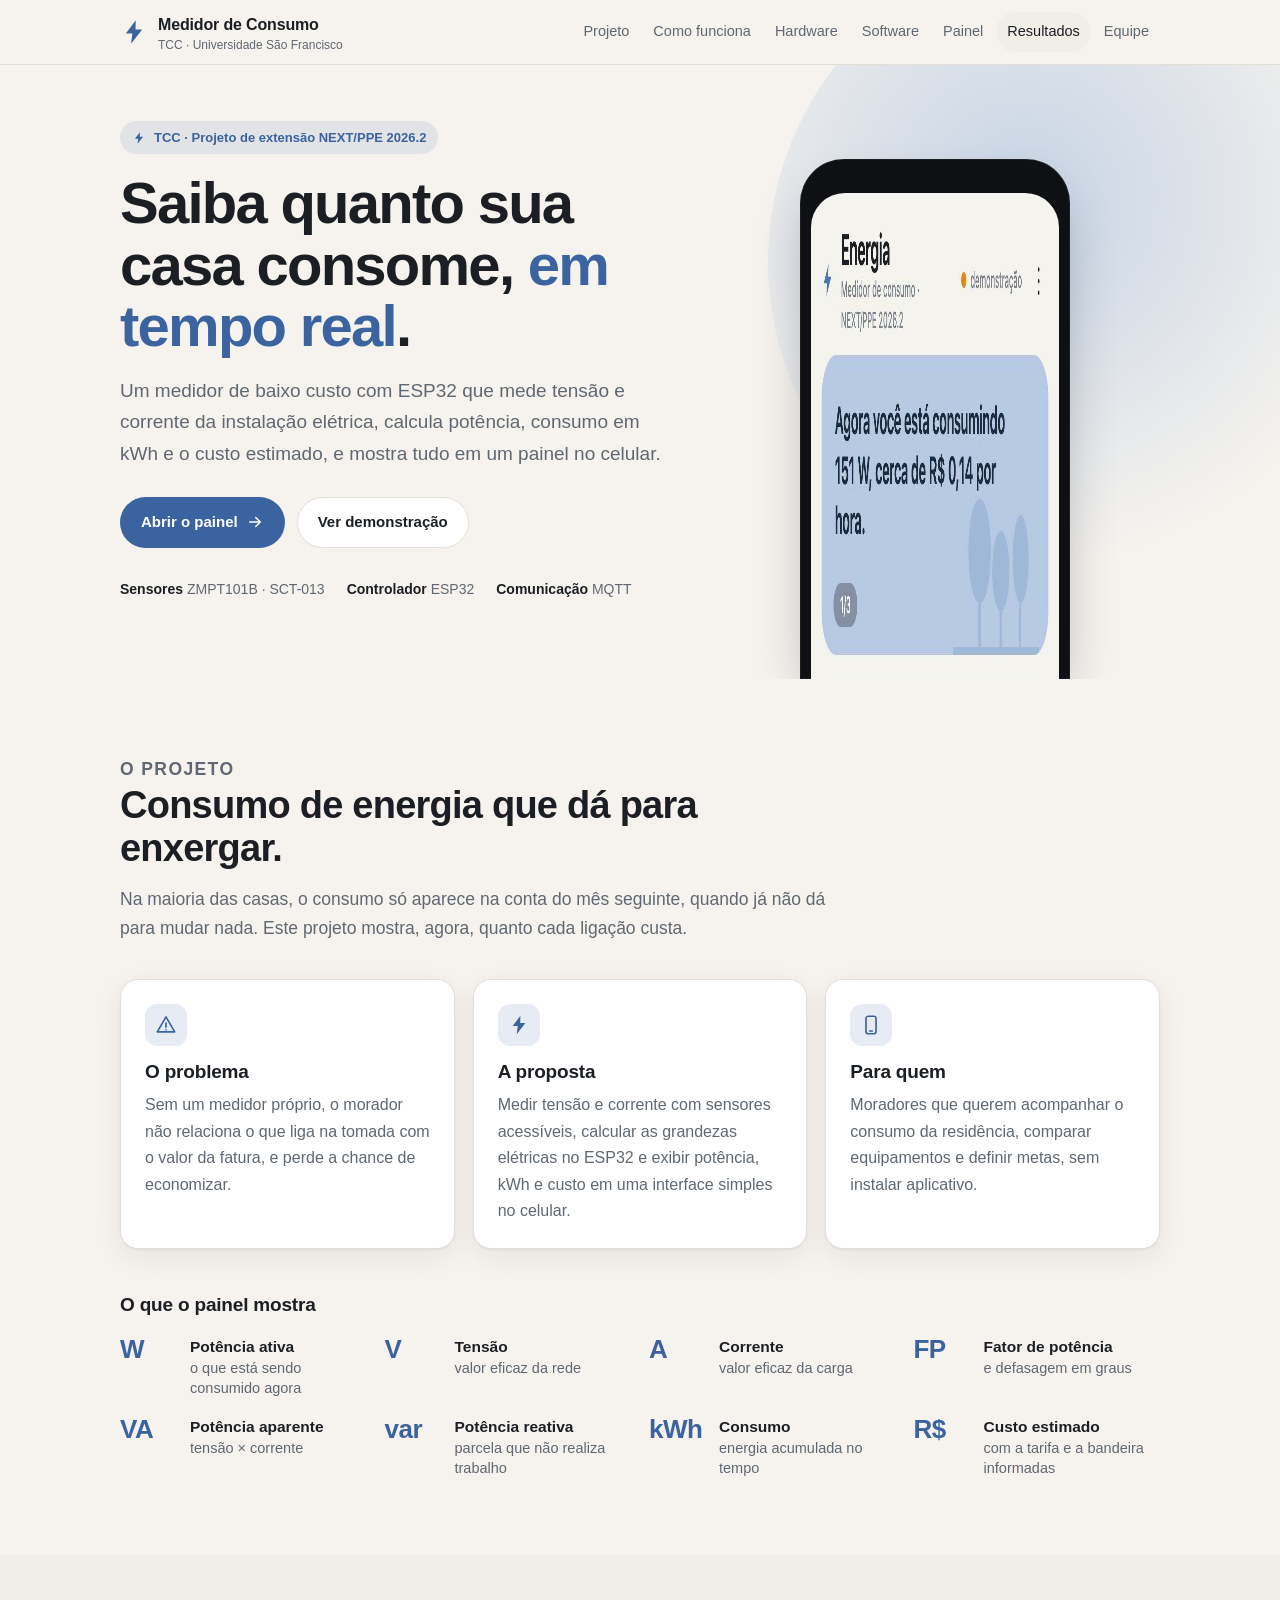
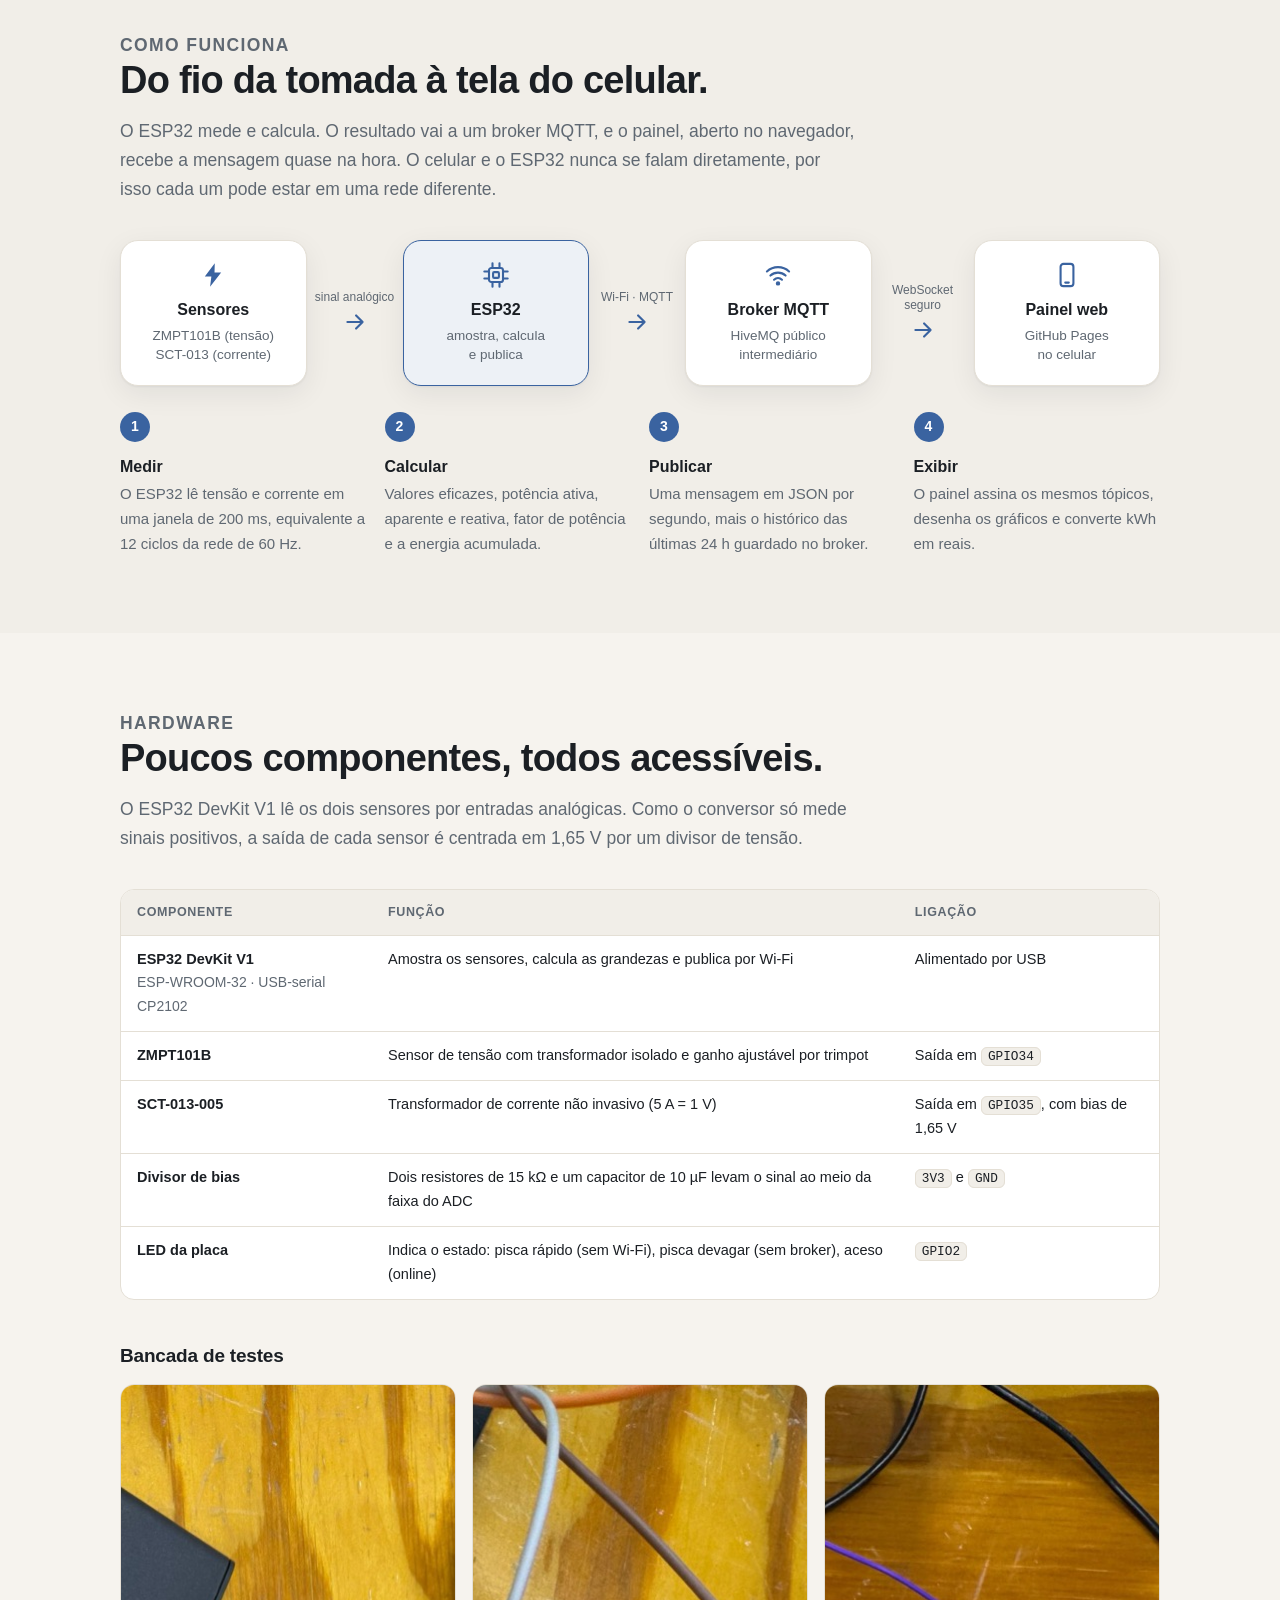
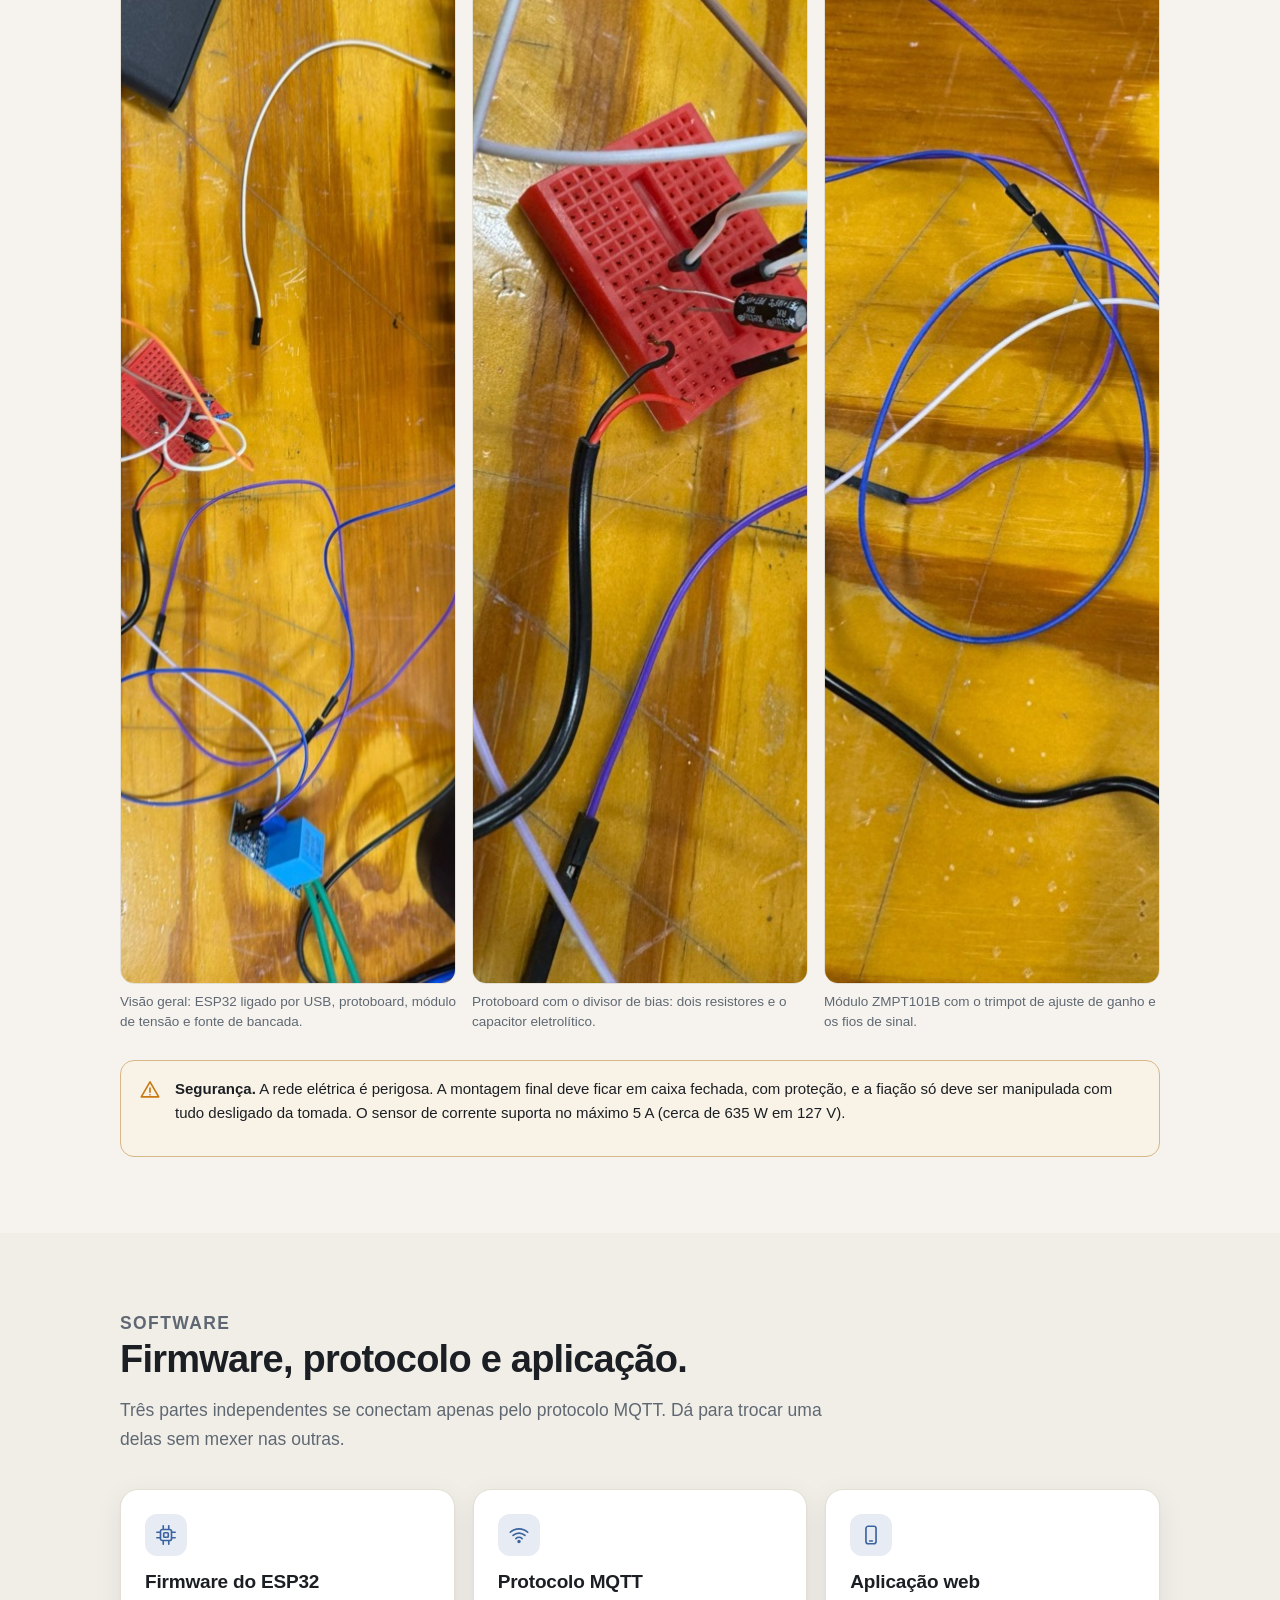
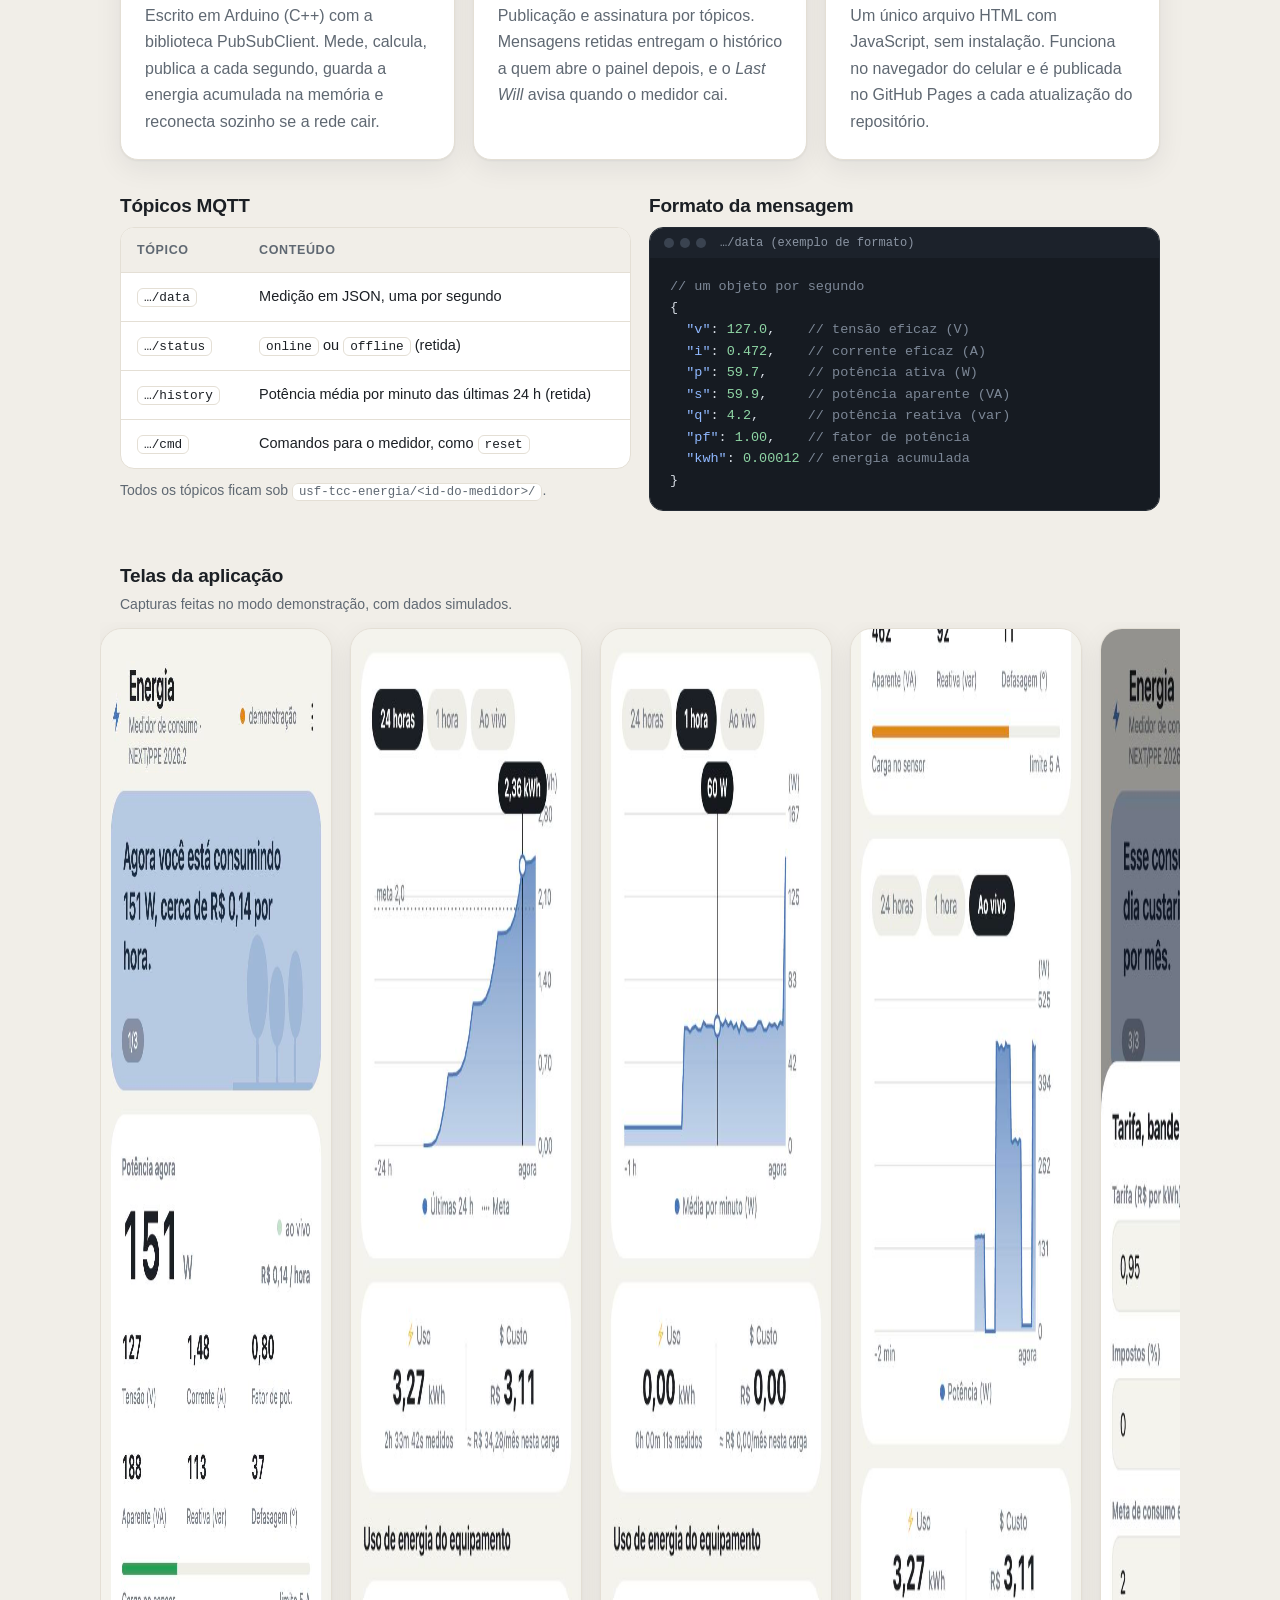
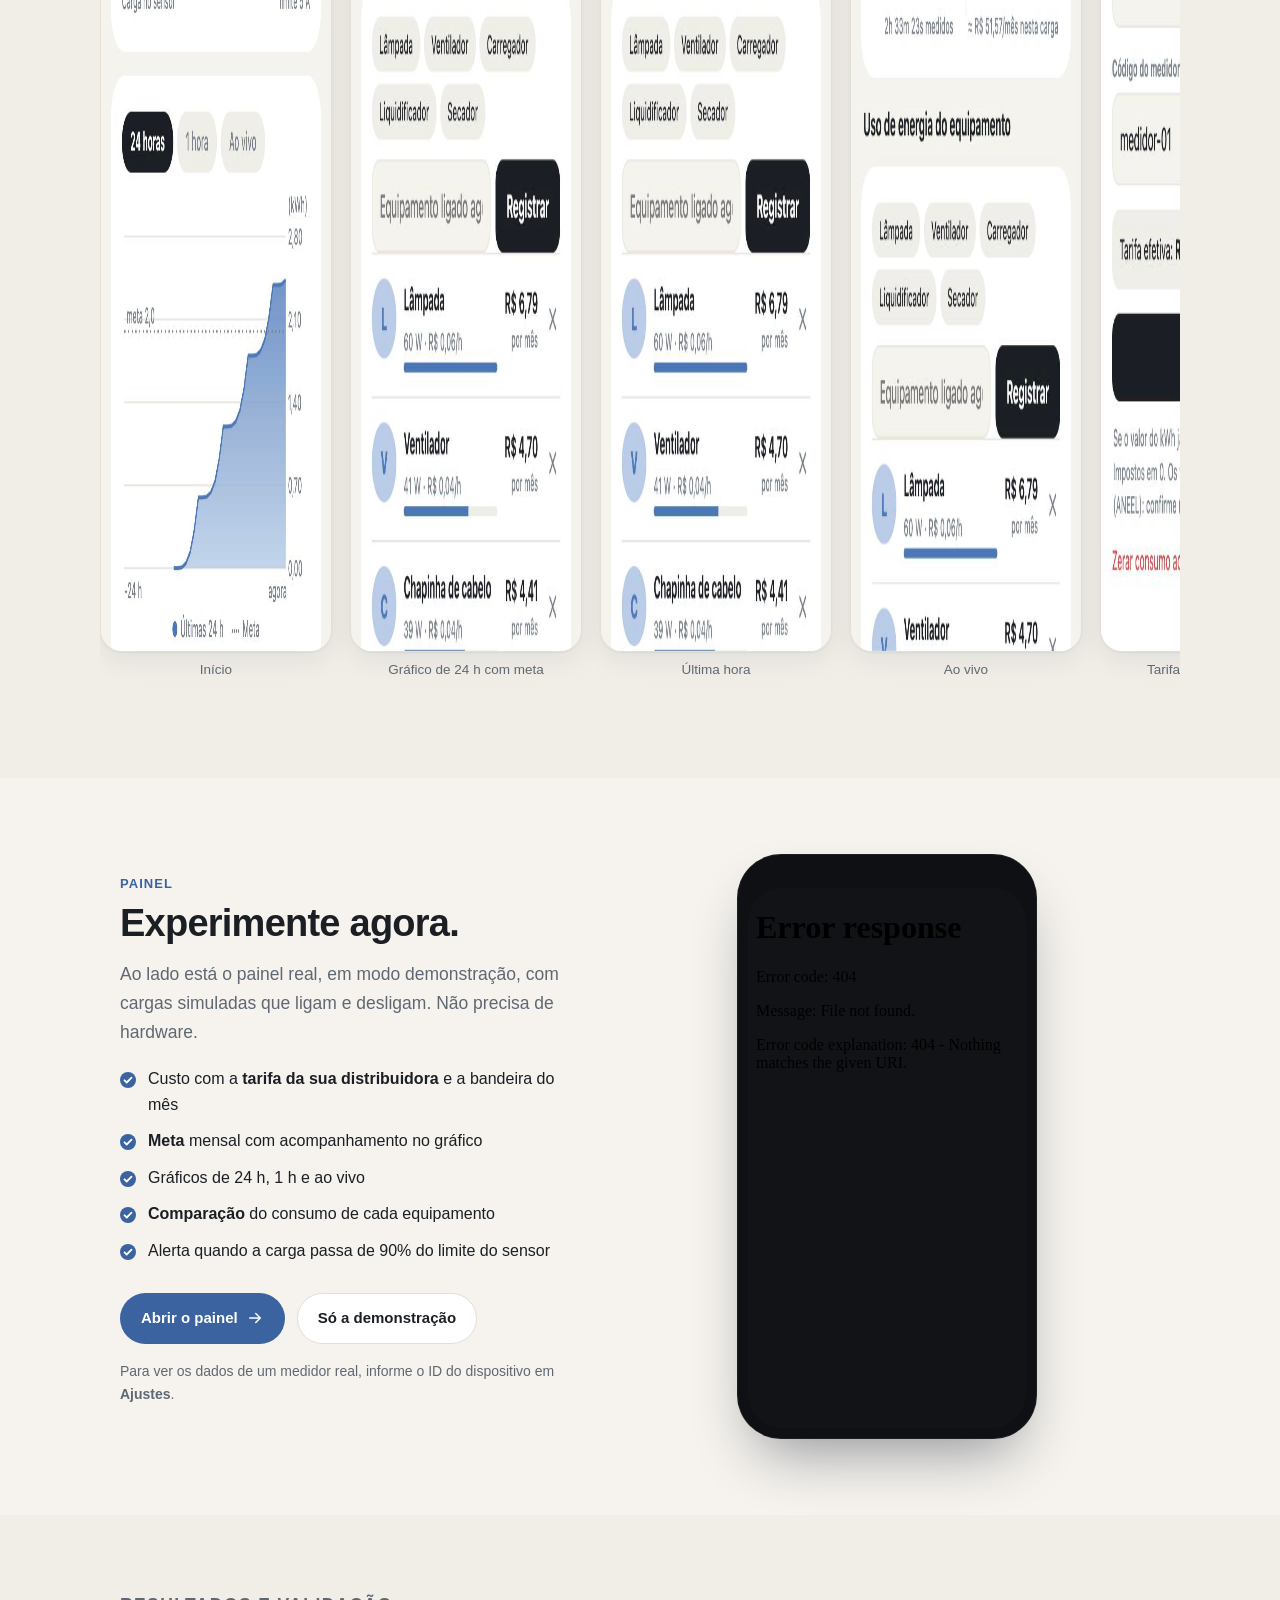
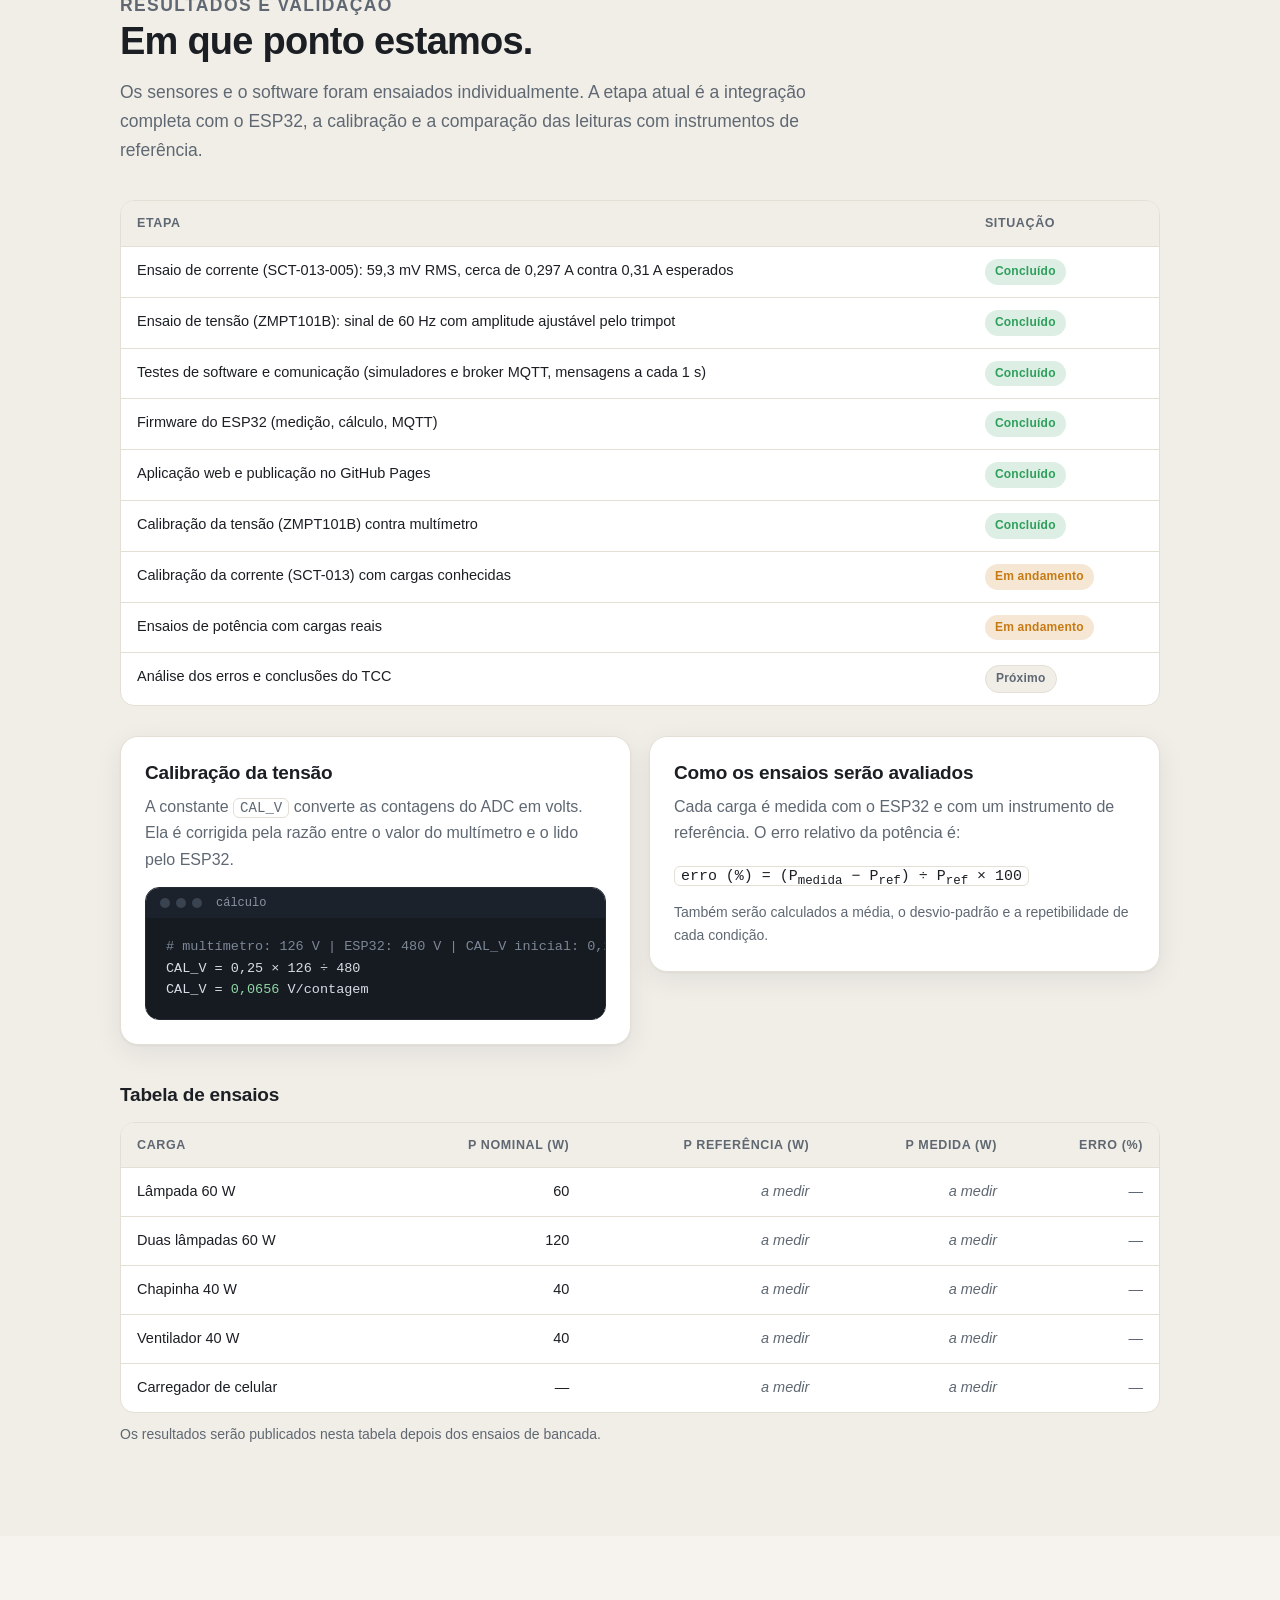
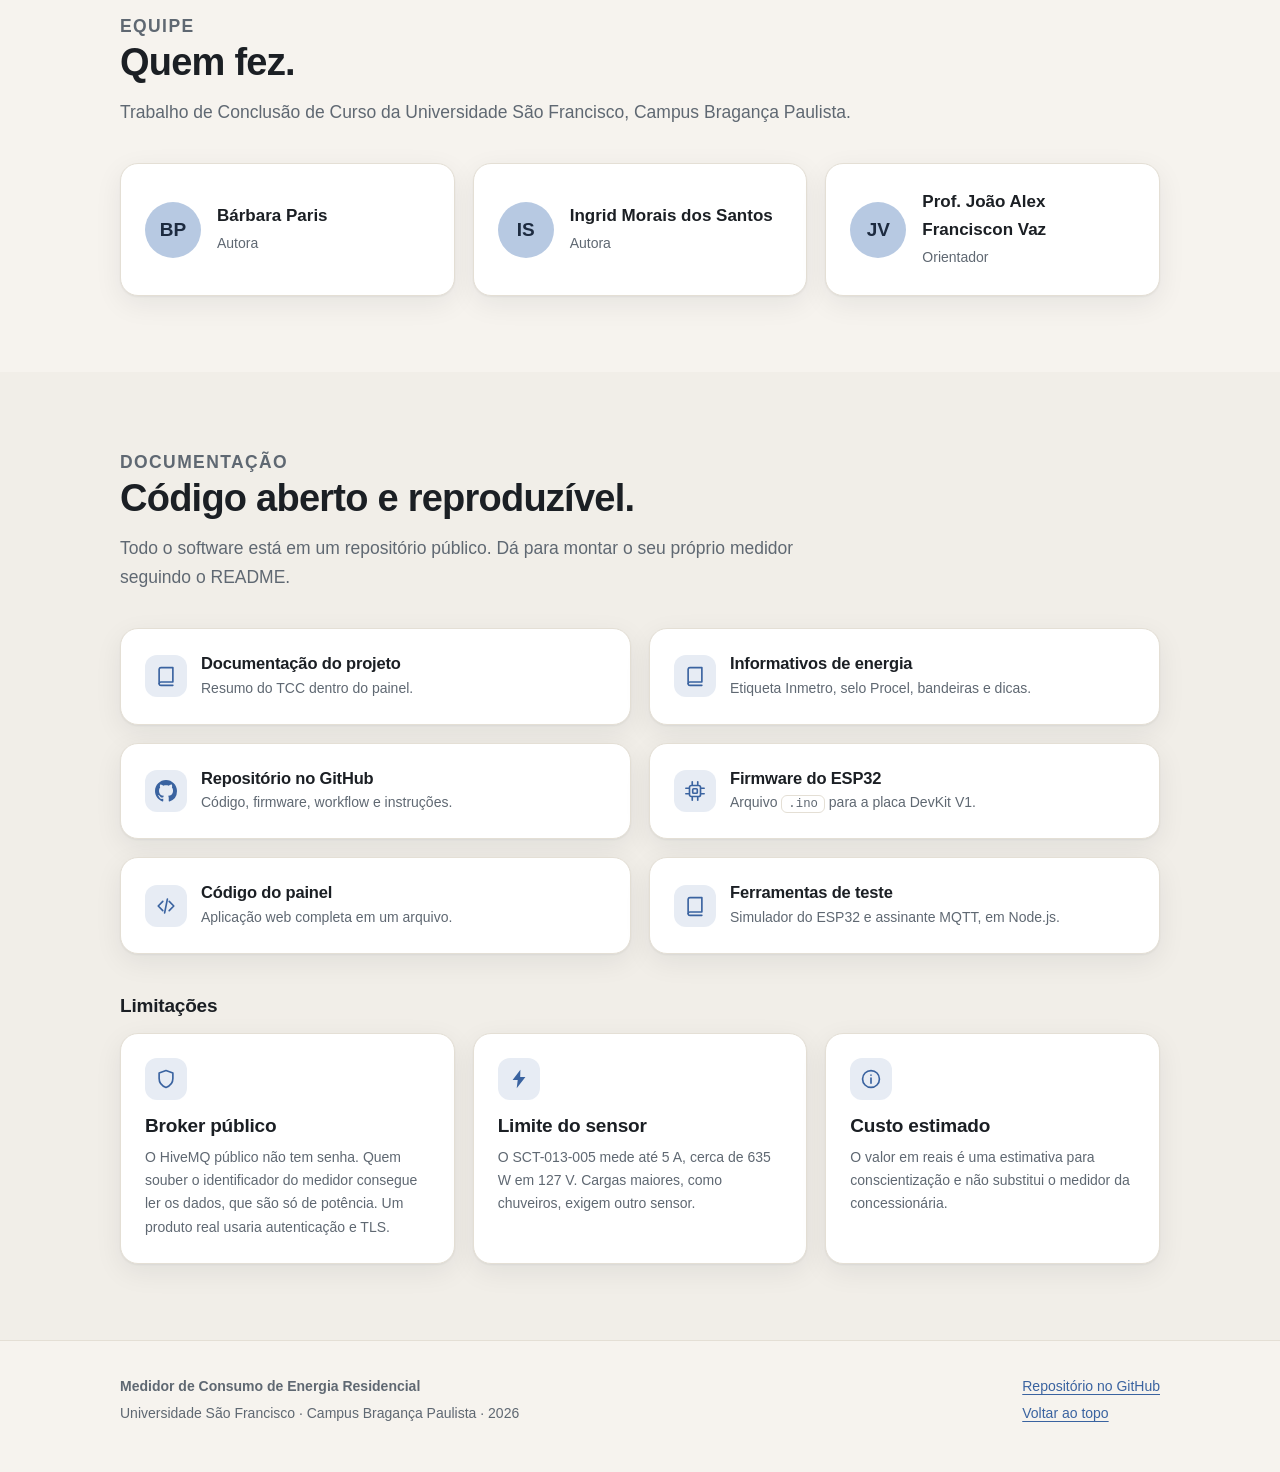
==== commit ff8011f8: "Abas Informativos e Documentação no painel; site com resultados do TCC V5 e novo nome Co-Authored-By" ====
--- a/site/index.html
+++ b/site/index.html
@@ -3,11 +3,11 @@
 <head>
 <meta charset="utf-8">
 <meta name="viewport" content="width=device-width,initial-scale=1">
-<title>Medidor de Energia · ESP32 + MQTT</title>
+<title>Medidor de Consumo de Energia Residencial</title>
 <meta name="description" content="Medidor de baixo custo com ESP32 que mede tensão e corrente, calcula potência, consumo e custo e mostra tudo em um painel no celular. TCC da Universidade São Francisco.">
 <meta name="theme-color" content="#f6f3ee" media="(prefers-color-scheme: light)">
 <meta name="theme-color" content="#111316" media="(prefers-color-scheme: dark)">
-<meta property="og:title" content="Medidor de Energia · ESP32 + MQTT">
+<meta property="og:title" content="Medidor de Consumo de Energia Residencial">
 <meta property="og:description" content="Potência, consumo e custo da sua instalação elétrica em tempo real, no celular.">
 <meta property="og:type" content="website">
 <meta property="og:image" content="img/tela_inicio.jpg">
@@ -39,9 +39,9 @@
 
 <header class="top">
   <div class="wrap">
-    <a class="brand" href="#topo" aria-label="Medidor de Energia, início">
+    <a class="brand" href="#topo" aria-label="Medidor de Consumo de Energia Residencial, início">
       <svg aria-hidden="true"><use href="#i-bolt"/></svg>
-      <span>Medidor de Energia<small>TCC · Universidade São Francisco</small></span>
+      <span>Medidor de Consumo<small>TCC · Universidade São Francisco</small></span>
     </a>
     <button class="burger" aria-label="Abrir menu" aria-expanded="false" aria-controls="menu"><svg aria-hidden="true"><use href="#i-menu"/></svg></button>
     <nav class="menu" id="menu" aria-label="Seções">
@@ -51,7 +51,6 @@
       <a href="#software">Software</a>
       <a href="#painel">Painel</a>
       <a href="#resultados">Resultados</a>
-      <a href="#relacionados">Relacionados</a>
       <a href="#equipe">Equipe</a>
     </nav>
   </div>
@@ -247,11 +246,14 @@
     <div class="sec-head">
       <p class="kicker">Resultados e validação</p>
       <h2>Em que ponto estamos.</h2>
-      <p>O sistema já mede e publica. A etapa atual é a calibração e a comparação das leituras com instrumentos de referência.</p>
+      <p>Os sensores e o software foram ensaiados individualmente. A etapa atual é a integração completa com o ESP32, a calibração e a comparação das leituras com instrumentos de referência.</p>
     </div>
     <div class="tbl"><table>
       <thead><tr><th>Etapa</th><th>Situação</th></tr></thead>
       <tbody>
+        <tr><td>Ensaio de corrente (SCT-013-005): 59,3 mV RMS, cerca de 0,297 A contra 0,31 A esperados</td><td><span class="tag ok">Concluído</span></td></tr>
+        <tr><td>Ensaio de tensão (ZMPT101B): sinal de 60 Hz com amplitude ajustável pelo trimpot</td><td><span class="tag ok">Concluído</span></td></tr>
+        <tr><td>Testes de software e comunicação (simuladores e broker MQTT, mensagens a cada 1 s)</td><td><span class="tag ok">Concluído</span></td></tr>
         <tr><td>Firmware do ESP32 (medição, cálculo, MQTT)</td><td><span class="tag ok">Concluído</span></td></tr>
         <tr><td>Aplicação web e publicação no GitHub Pages</td><td><span class="tag ok">Concluído</span></td></tr>
         <tr><td>Calibração da tensão (ZMPT101B) contra multímetro</td><td><span class="tag ok">Concluído</span></td></tr>
@@ -293,32 +295,8 @@
   </div>
 </section>
 
-<!-- ============ RELACIONADOS ============ -->
-<section id="relacionados">
-  <div class="wrap">
-    <div class="sec-head">
-      <p class="kicker">Trabalhos relacionados</p>
-      <h2>Ponto de partida: o WiseWatt.</h2>
-      <p>O WiseWatt – Fast Management Energy System, trabalho de graduação da Engenharia Elétrica da mesma universidade, também mede tensão e corrente para acompanhar o consumo. Este projeto parte da mesma ideia e muda a arquitetura.</p>
-    </div>
-    <div class="tbl"><table>
-      <thead><tr><th></th><th>WiseWatt</th><th>Este projeto</th></tr></thead>
-      <tbody>
-        <tr><td><b>Microcontrolador</b></td><td>ESP8266 (módulo ESP-01)</td><td>ESP32 DevKit V1</td></tr>
-        <tr><td><b>Sensor de corrente</b></td><td>ACS712, em série com a carga</td><td>SCT-013-005, não invasivo</td></tr>
-        <tr><td><b>Sensor de tensão</b></td><td>ZMPT101B</td><td>ZMPT101B</td></tr>
-        <tr><td><b>Comunicação</b></td><td>HTTP para uma API em Python</td><td>MQTT com broker</td></tr>
-        <tr><td><b>Armazenamento</b></td><td>Banco de dados SQL Server</td><td>Histórico de 24 h retido no broker</td></tr>
-        <tr><td><b>Interface</b></td><td>Painel web com Chart.js</td><td>Aplicação web de arquivo único, sem servidor próprio</td></tr>
-      </tbody>
-    </table></div>
-    <div class="note info" style="margin-top:22px"><svg aria-hidden="true"><use href="#i-info"/></svg><p>No WiseWatt, a validação comparou o sistema com um multímetro em três cargas (airfryer, desktop e micro-ondas) e obteve taxas de confiabilidade entre 97% e 99%. Esse é o nível de referência que os ensaios deste projeto buscam comparar.</p></div>
-    <p class="muted small" style="margin-top:14px">Fonte: SILVA, T. R.; SILVA, W. C.; CAVALARO, F. <i>WiseWatt – Fast Management Energy System: um sistema inovador para o gerenciamento on time de consumo de energia elétrica</i>. Universidade São Francisco, Campus Bragança Paulista.</p>
-  </div>
-</section>
-
 <!-- ============ EQUIPE ============ -->
-<section class="alt" id="equipe">
+<section id="equipe">
   <div class="wrap">
     <div class="sec-head">
       <p class="kicker">Equipe</p>
@@ -334,7 +312,7 @@
 </section>
 
 <!-- ============ DOCUMENTAÇÃO ============ -->
-<section id="documentacao">
+<section class="alt" id="documentacao">
   <div class="wrap">
     <div class="sec-head">
       <p class="kicker">Documentação</p>
@@ -342,10 +320,12 @@
       <p>Todo o software está em um repositório público. Dá para montar o seu próprio medidor seguindo o README.</p>
     </div>
     <div class="grid g2">
-      <a class="card doc" href="https://github.com/vitorduartezanardi/tcc-monitor-energia-usf"><div class="ic"><svg aria-hidden="true"><use href="#i-github"/></svg></div><div><h3>Repositório no GitHub</h3><p>Código, firmware, workflow e instruções.</p></div></a>
-      <a class="card doc" href="https://github.com/vitorduartezanardi/tcc-monitor-energia-usf/blob/main/firmware/energy_monitor/energy_monitor_ingrid_barbara.ino"><div class="ic"><svg aria-hidden="true"><use href="#i-cpu"/></svg></div><div><h3>Firmware do ESP32</h3><p>Arquivo <code>.ino</code> para a placa DevKit V1.</p></div></a>
-      <a class="card doc" href="https://github.com/vitorduartezanardi/tcc-monitor-energia-usf/blob/main/app/index.html"><div class="ic"><svg aria-hidden="true"><use href="#i-code"/></svg></div><div><h3>Código do painel</h3><p>Aplicação web completa em um arquivo.</p></div></a>
-      <a class="card doc" href="https://github.com/vitorduartezanardi/tcc-monitor-energia-usf/tree/main/tools"><div class="ic"><svg aria-hidden="true"><use href="#i-book"/></svg></div><div><h3>Ferramentas de teste</h3><p>Simulador do ESP32 e assinante MQTT, em Node.js.</p></div></a>
+      <a class="card doc" href="painel/#doc"><div class="ic"><svg aria-hidden="true"><use href="#i-book"/></svg></div><div><h3>Documentação do projeto</h3><p>Resumo do TCC dentro do painel.</p></div></a>
+      <a class="card doc" href="painel/#info"><div class="ic"><svg aria-hidden="true"><use href="#i-book"/></svg></div><div><h3>Informativos de energia</h3><p>Etiqueta Inmetro, selo Procel, bandeiras e dicas.</p></div></a>
+      <a class="card doc" href="https://github.com/vitorduartezanardi/medidor-de-consumo-de-energia-residencial"><div class="ic"><svg aria-hidden="true"><use href="#i-github"/></svg></div><div><h3>Repositório no GitHub</h3><p>Código, firmware, workflow e instruções.</p></div></a>
+      <a class="card doc" href="https://github.com/vitorduartezanardi/medidor-de-consumo-de-energia-residencial/blob/main/firmware/energy_monitor/energy_monitor_ingrid_barbara.ino"><div class="ic"><svg aria-hidden="true"><use href="#i-cpu"/></svg></div><div><h3>Firmware do ESP32</h3><p>Arquivo <code>.ino</code> para a placa DevKit V1.</p></div></a>
+      <a class="card doc" href="https://github.com/vitorduartezanardi/medidor-de-consumo-de-energia-residencial/blob/main/app/index.html"><div class="ic"><svg aria-hidden="true"><use href="#i-code"/></svg></div><div><h3>Código do painel</h3><p>Aplicação web completa em um arquivo.</p></div></a>
+      <a class="card doc" href="https://github.com/vitorduartezanardi/medidor-de-consumo-de-energia-residencial/tree/main/tools"><div class="ic"><svg aria-hidden="true"><use href="#i-book"/></svg></div><div><h3>Ferramentas de teste</h3><p>Simulador do ESP32 e assinante MQTT, em Node.js.</p></div></a>
     </div>
     <h3 style="margin:40px 0 14px">Limitações</h3>
     <div class="grid g3">
@@ -361,11 +341,11 @@
 <footer>
   <div class="wrap">
     <div>
-      <p><b>Medidor de Energia · ESP32 + MQTT</b></p>
+      <p><b>Medidor de Consumo de Energia Residencial</b></p>
       <p>Universidade São Francisco · Campus Bragança Paulista · 2026</p>
     </div>
     <div>
-      <p><a href="https://github.com/vitorduartezanardi/tcc-monitor-energia-usf">Repositório no GitHub</a></p>
+      <p><a href="https://github.com/vitorduartezanardi/medidor-de-consumo-de-energia-residencial">Repositório no GitHub</a></p>
       <p><a href="#topo">Voltar ao topo</a></p>
     </div>
   </div>
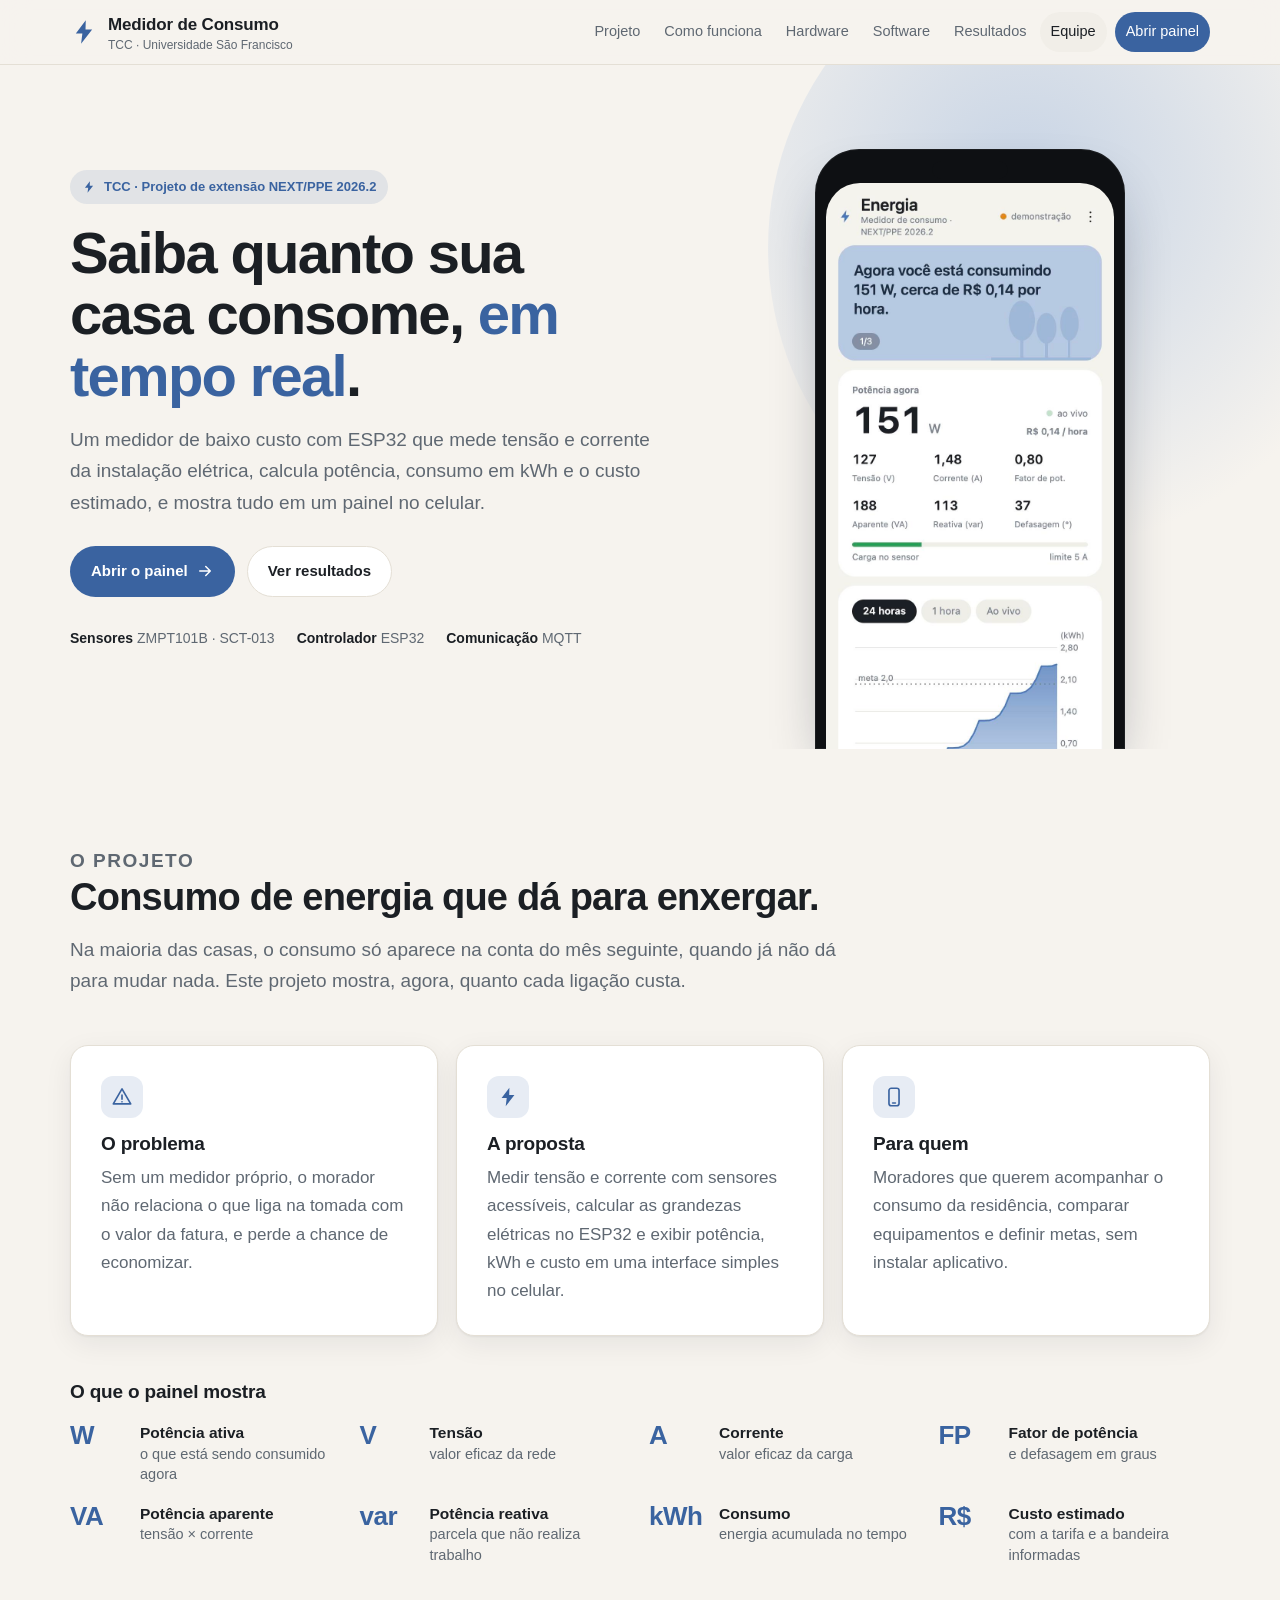
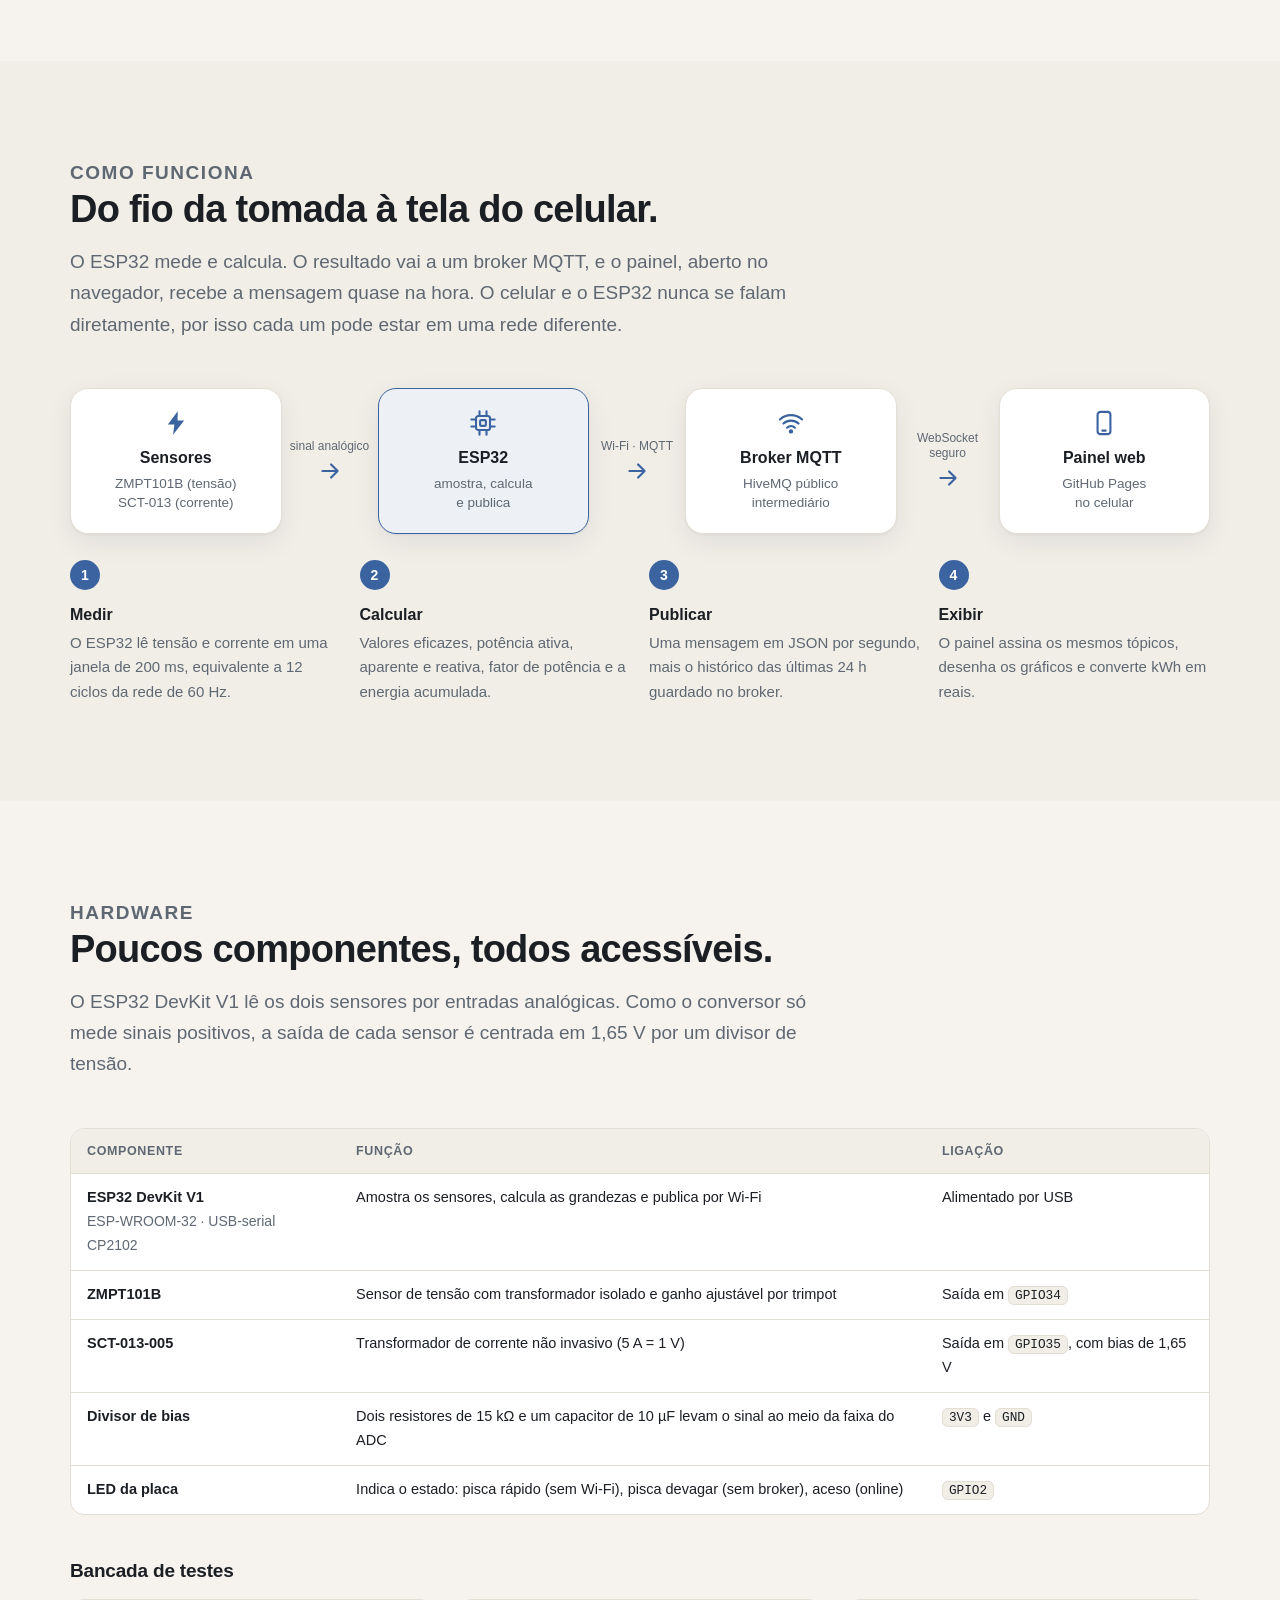
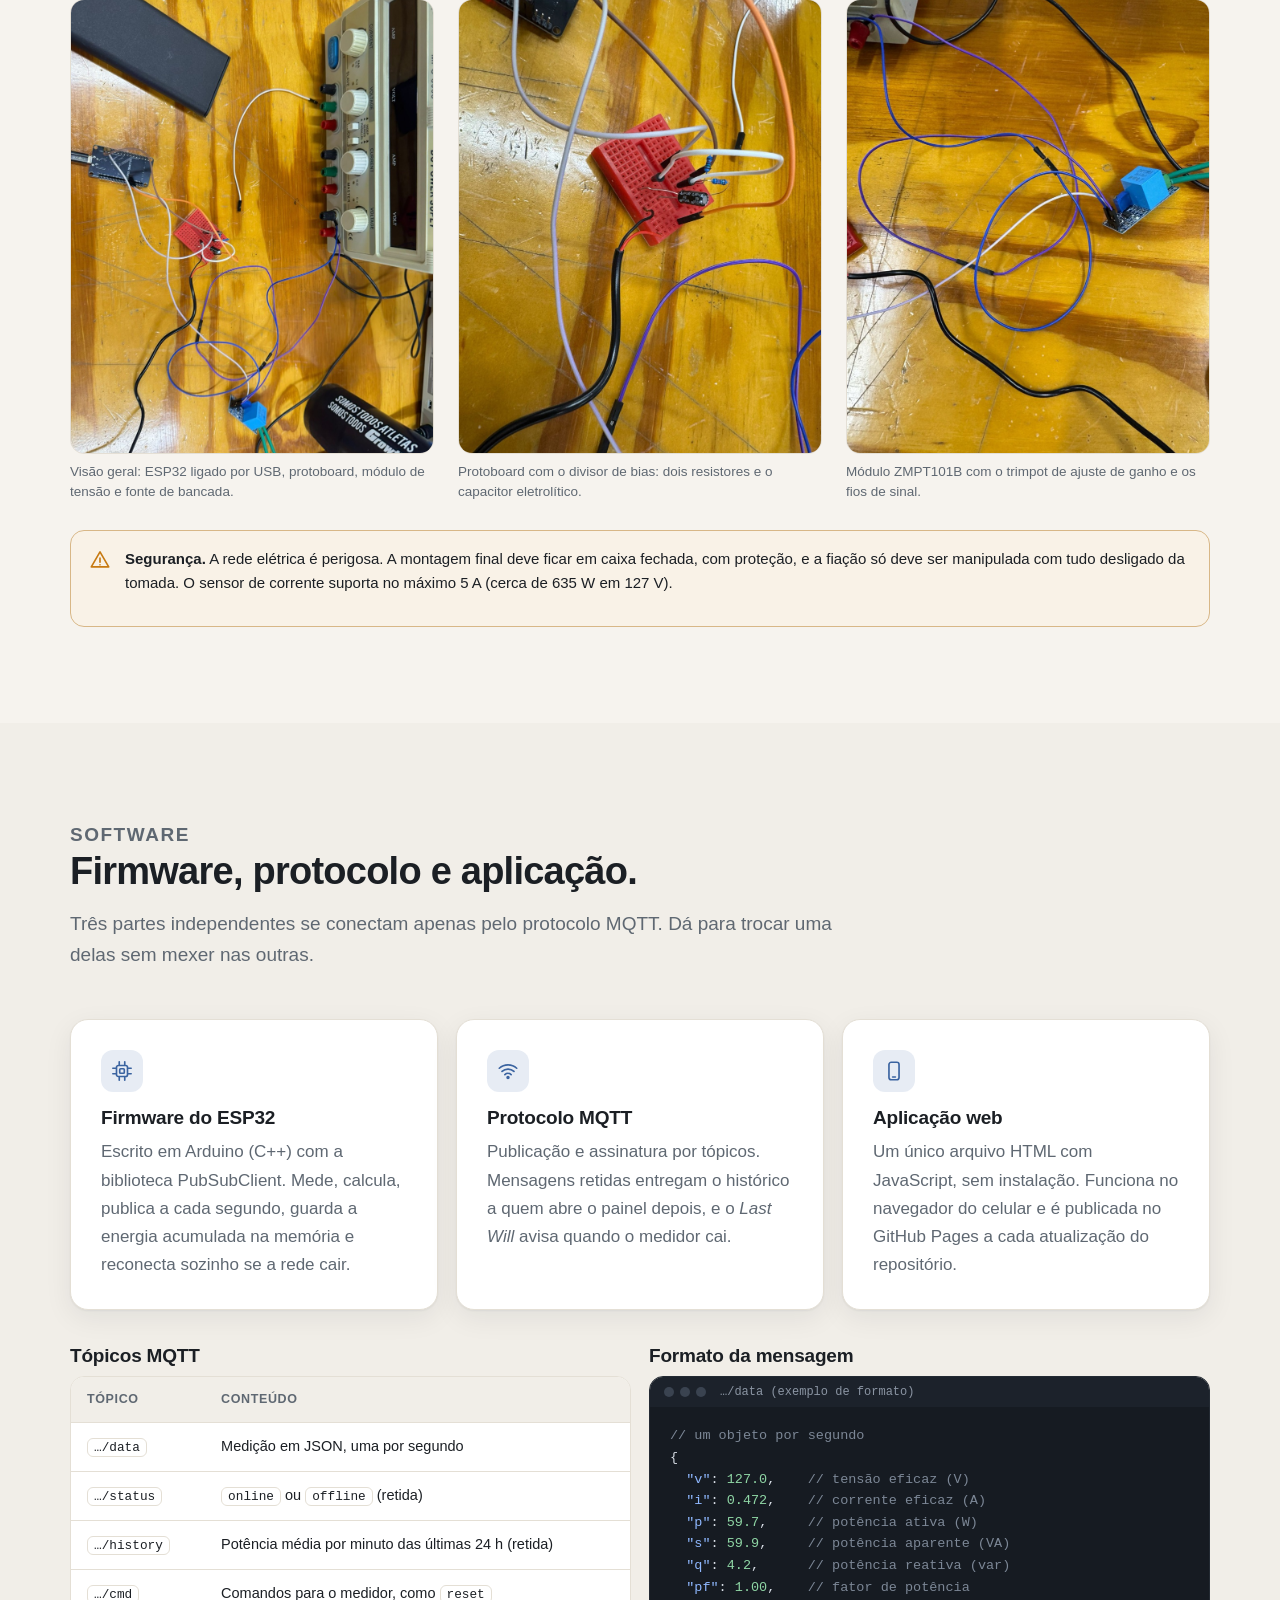
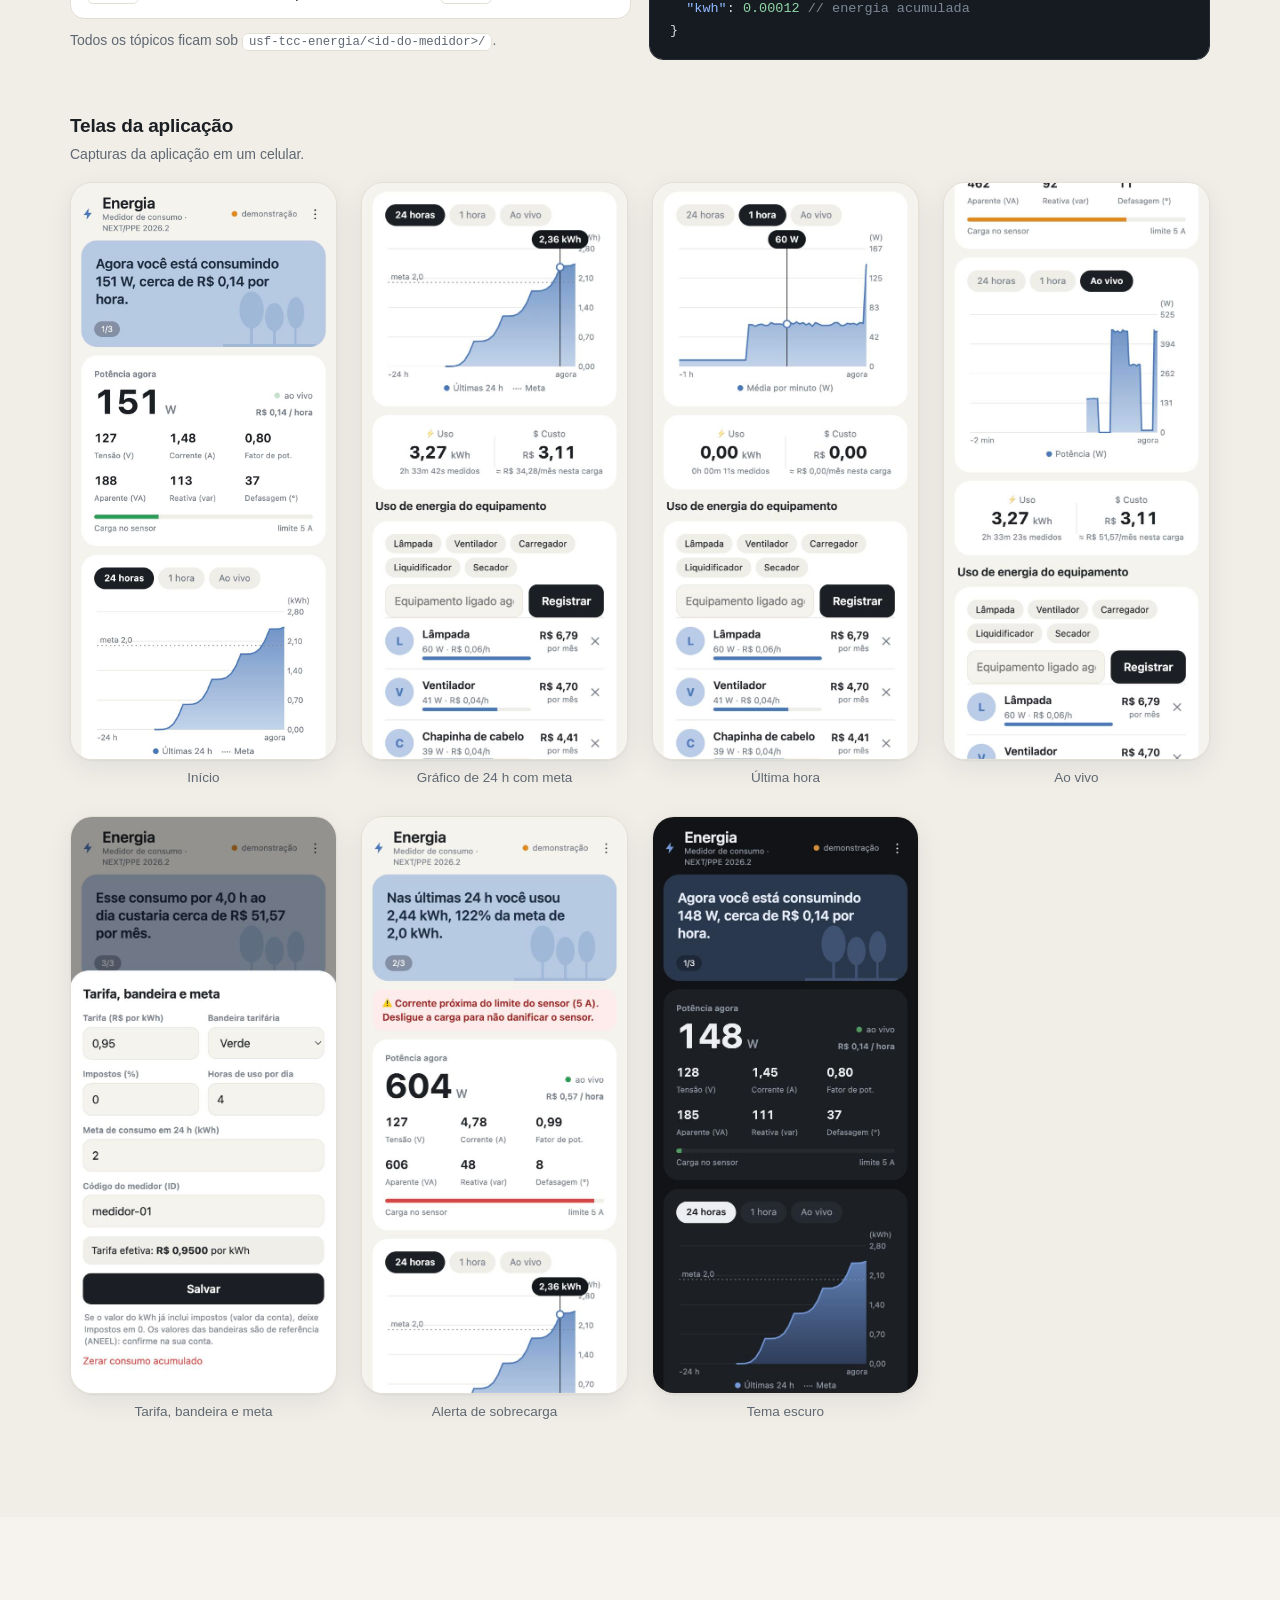
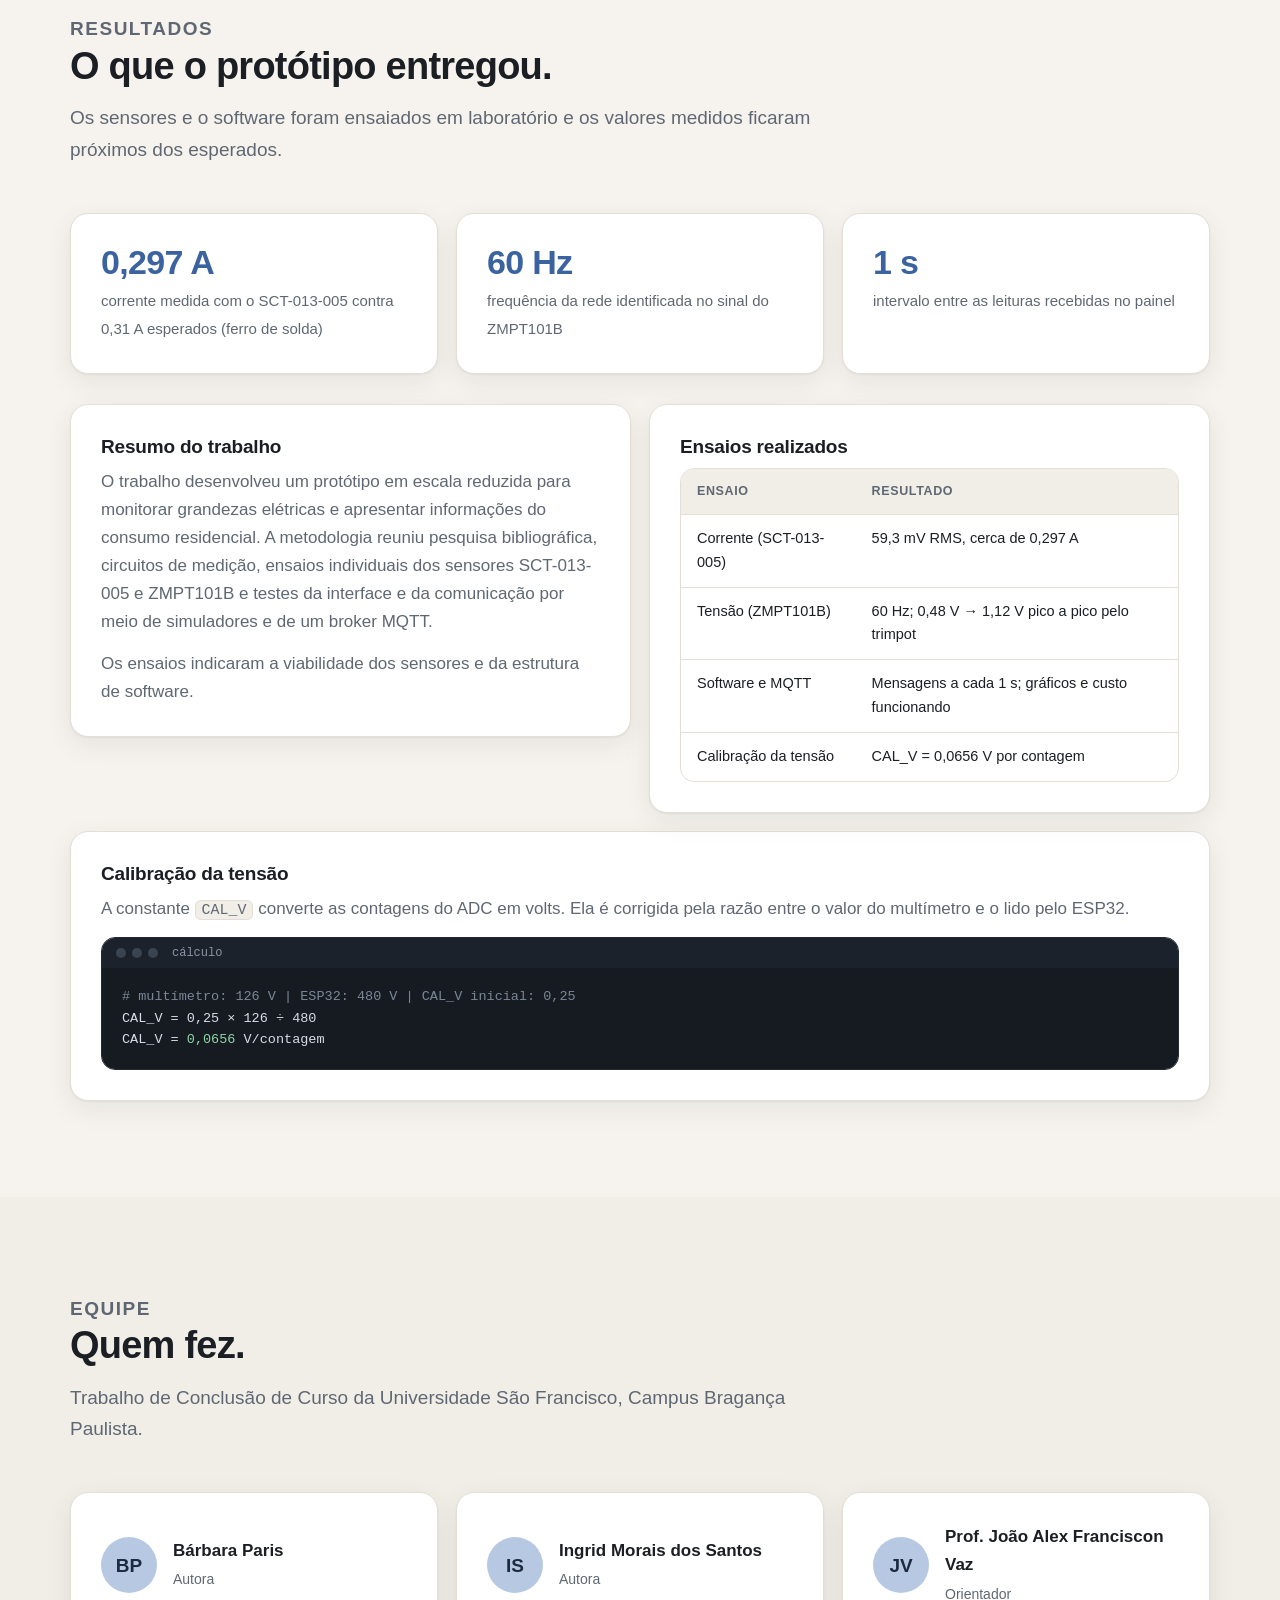
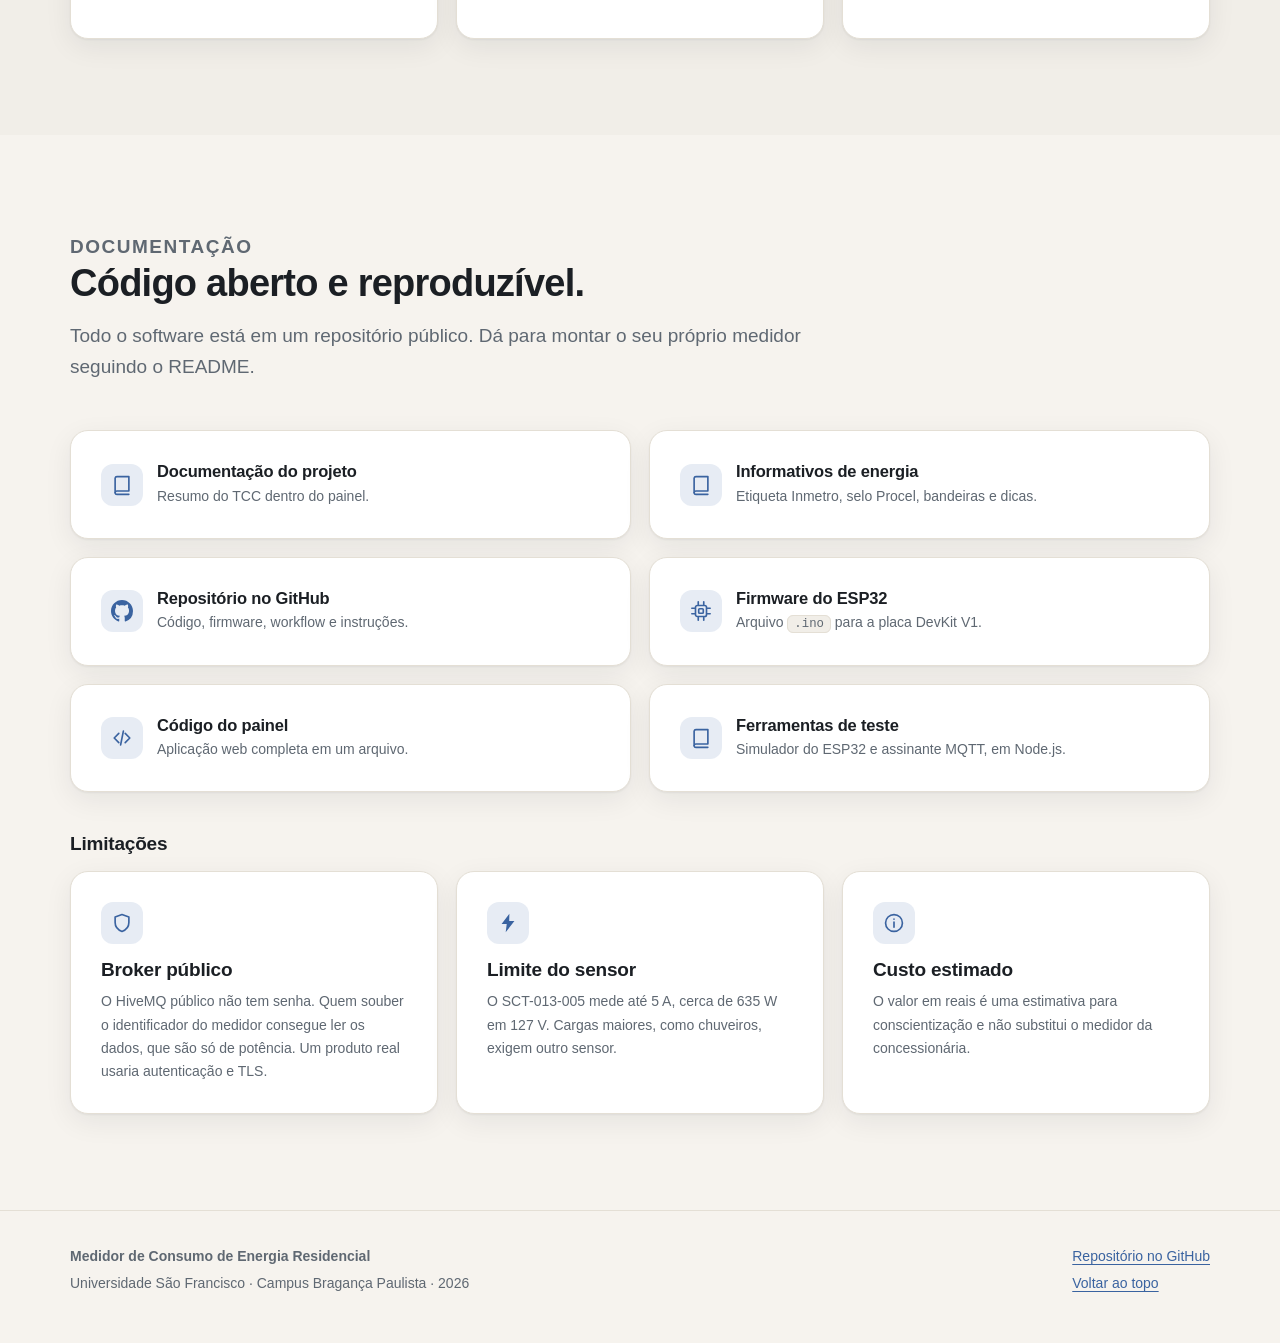
==== commit b391a7e2: "Site: remove demo e andamento, corrige proporção das imagens, layout desktop Co-Authored-By: Claude " ====
--- a/site/index.html
+++ b/site/index.html
@@ -49,9 +49,9 @@
       <a href="#como">Como funciona</a>
       <a href="#hardware">Hardware</a>
       <a href="#software">Software</a>
-      <a href="#painel">Painel</a>
       <a href="#resultados">Resultados</a>
       <a href="#equipe">Equipe</a>
+      <a href="painel/" class="cta-nav">Abrir painel</a>
     </nav>
   </div>
 </header>
@@ -67,7 +67,7 @@
       <p class="lead">Um medidor de baixo custo com ESP32 que mede tensão e corrente da instalação elétrica, calcula potência, consumo em kWh e o custo estimado, e mostra tudo em um painel no celular.</p>
       <div class="cta">
         <a class="btn pri" href="painel/">Abrir o painel <svg aria-hidden="true"><use href="#i-arrow"/></svg></a>
-        <a class="btn sec" href="painel/?demo=1">Ver demonstração</a>
+        <a class="btn sec" href="#resultados">Ver resultados</a>
       </div>
       <p class="meta"><span><b>Sensores</b> ZMPT101B · SCT-013</span><span><b>Controlador</b> ESP32</span><span><b>Comunicação</b> MQTT</span></p>
     </div>
@@ -203,7 +203,7 @@
     </div>
 
     <h3 style="margin:48px 0 4px">Telas da aplicação</h3>
-    <p class="muted small" style="margin-bottom:6px">Capturas feitas no modo demonstração, com dados simulados.</p>
+    <p class="muted small" style="margin-bottom:6px">Capturas da aplicação em um celular.</p>
     <div class="shots" tabindex="0" aria-label="Galeria de telas, role para o lado">
       <figure><img loading="lazy" src="img/tela_inicio.jpg" width="750" height="1624" alt="Tela inicial com potência atual e métricas."><figcaption>Início</figcaption></figure>
       <figure><img loading="lazy" src="img/tela_grafico_24h.jpg" width="750" height="1624" alt="Gráfico de consumo acumulado nas últimas 24 horas com a meta."><figcaption>Gráfico de 24 h com meta</figcaption></figure>
@@ -216,87 +216,54 @@
   </div>
 </section>
 
-<!-- ============ PAINEL ============ -->
-<section id="painel">
-  <div class="wrap demo">
-    <div>
-      <p class="kicker">Painel</p>
-      <h2>Experimente agora.</h2>
-      <p class="muted" style="font-size:17.5px">Ao lado está o painel real, em modo demonstração, com cargas simuladas que ligam e desligam. Não precisa de hardware.</p>
-      <ul class="ticks">
-        <li>Custo com a <b>tarifa da sua distribuidora</b> e a bandeira do mês</li>
-        <li><b>Meta</b> mensal com acompanhamento no gráfico</li>
-        <li>Gráficos de 24 h, 1 h e ao vivo</li>
-        <li><b>Comparação</b> do consumo de cada equipamento</li>
-        <li>Alerta quando a carga passa de 90% do limite do sensor</li>
-      </ul>
-      <div class="cta">
-        <a class="btn pri" href="painel/">Abrir o painel <svg aria-hidden="true"><use href="#i-arrow"/></svg></a>
-        <a class="btn sec" href="painel/?demo=1">Só a demonstração</a>
-      </div>
-      <p class="muted small" style="margin-top:16px">Para ver os dados de um medidor real, informe o ID do dispositivo em <b>Ajustes</b>.</p>
-    </div>
-    <div class="phone"><iframe src="painel/?demo=1" title="Painel do medidor em modo demonstração" loading="lazy"></iframe></div>
-  </div>
-</section>
-
 <!-- ============ RESULTADOS ============ -->
-<section class="alt" id="resultados">
-  <div class="wrap">
-    <div class="sec-head">
-      <p class="kicker">Resultados e validação</p>
-      <h2>Em que ponto estamos.</h2>
-      <p>Os sensores e o software foram ensaiados individualmente. A etapa atual é a integração completa com o ESP32, a calibração e a comparação das leituras com instrumentos de referência.</p>
-    </div>
-    <div class="tbl"><table>
-      <thead><tr><th>Etapa</th><th>Situação</th></tr></thead>
-      <tbody>
-        <tr><td>Ensaio de corrente (SCT-013-005): 59,3 mV RMS, cerca de 0,297 A contra 0,31 A esperados</td><td><span class="tag ok">Concluído</span></td></tr>
-        <tr><td>Ensaio de tensão (ZMPT101B): sinal de 60 Hz com amplitude ajustável pelo trimpot</td><td><span class="tag ok">Concluído</span></td></tr>
-        <tr><td>Testes de software e comunicação (simuladores e broker MQTT, mensagens a cada 1 s)</td><td><span class="tag ok">Concluído</span></td></tr>
-        <tr><td>Firmware do ESP32 (medição, cálculo, MQTT)</td><td><span class="tag ok">Concluído</span></td></tr>
-        <tr><td>Aplicação web e publicação no GitHub Pages</td><td><span class="tag ok">Concluído</span></td></tr>
-        <tr><td>Calibração da tensão (ZMPT101B) contra multímetro</td><td><span class="tag ok">Concluído</span></td></tr>
-        <tr><td>Calibração da corrente (SCT-013) com cargas conhecidas</td><td><span class="tag wip">Em andamento</span></td></tr>
-        <tr><td>Ensaios de potência com cargas reais</td><td><span class="tag wip">Em andamento</span></td></tr>
-        <tr><td>Análise dos erros e conclusões do TCC</td><td><span class="tag next">Próximo</span></td></tr>
-      </tbody>
-    </table></div>
+<section id="resultados">
+  <div class="wrap">
+    <div class="sec-head">
+      <p class="kicker">Resultados</p>
+      <h2>O que o protótipo entregou.</h2>
+      <p>Os sensores e o software foram ensaiados em laboratório e os valores medidos ficaram próximos dos esperados.</p>
+    </div>
+
+    <div class="grid g3 stats">
+      <div class="card stat"><b>0,297 A</b><span>corrente medida com o SCT-013-005 contra 0,31 A esperados (ferro de solda)</span></div>
+      <div class="card stat"><b>60 Hz</b><span>frequência da rede identificada no sinal do ZMPT101B</span></div>
+      <div class="card stat"><b>1 s</b><span>intervalo entre as leituras recebidas no painel</span></div>
+    </div>
 
     <div class="grid g2" style="margin-top:30px;align-items:start">
       <div class="card">
-        <h3>Calibração da tensão</h3>
-        <p class="muted">A constante <code>CAL_V</code> converte as contagens do ADC em volts. Ela é corrigida pela razão entre o valor do multímetro e o lido pelo ESP32.</p>
-        <div class="term"><div class="bar"><i></i><i></i><i></i><span>cálculo</span></div>
+        <h3>Resumo do trabalho</h3>
+        <p class="muted">O trabalho desenvolveu um protótipo em escala reduzida para monitorar grandezas elétricas e apresentar informações do consumo residencial. A metodologia reuniu pesquisa bibliográfica, circuitos de medição, ensaios individuais dos sensores SCT-013-005 e ZMPT101B e testes da interface e da comunicação por meio de simuladores e de um broker MQTT.</p>
+        <p class="muted">Os ensaios indicaram a viabilidade dos sensores e da estrutura de software.</p>
+      </div>
+      <div class="card">
+        <h3>Ensaios realizados</h3>
+        <div class="tbl"><table style="min-width:0">
+          <thead><tr><th>Ensaio</th><th>Resultado</th></tr></thead>
+          <tbody>
+            <tr><td>Corrente (SCT-013-005)</td><td>59,3 mV RMS, cerca de 0,297 A</td></tr>
+            <tr><td>Tensão (ZMPT101B)</td><td>60 Hz; 0,48 V → 1,12 V pico a pico pelo trimpot</td></tr>
+            <tr><td>Software e MQTT</td><td>Mensagens a cada 1 s; gráficos e custo funcionando</td></tr>
+            <tr><td>Calibração da tensão</td><td>CAL_V = 0,0656 V por contagem</td></tr>
+          </tbody>
+        </table></div>
+      </div>
+    </div>
+
+    <div class="card" style="margin-top:18px">
+      <h3>Calibração da tensão</h3>
+      <p class="muted">A constante <code>CAL_V</code> converte as contagens do ADC em volts. Ela é corrigida pela razão entre o valor do multímetro e o lido pelo ESP32.</p>
+      <div class="term"><div class="bar"><i></i><i></i><i></i><span>cálculo</span></div>
 <pre><span class="c"># multímetro: 126 V | ESP32: 480 V | CAL_V inicial: 0,25</span>
 CAL_V = 0,25 × 126 ÷ 480
 CAL_V = <span class="v">0,0656</span> V/contagem</pre></div>
-      </div>
-      <div class="card">
-        <h3>Como os ensaios serão avaliados</h3>
-        <p class="muted">Cada carga é medida com o ESP32 e com um instrumento de referência. O erro relativo da potência é:</p>
-        <p style="font-size:17px;margin:0 0 10px"><code>erro (%) = (P<sub>medida</sub> − P<sub>ref</sub>) ÷ P<sub>ref</sub> × 100</code></p>
-        <p class="muted small">Também serão calculados a média, o desvio-padrão e a repetibilidade de cada condição.</p>
-      </div>
-    </div>
-
-    <h3 style="margin:38px 0 14px">Tabela de ensaios</h3>
-    <div class="tbl"><table>
-      <thead><tr><th>Carga</th><th class="num">P nominal (W)</th><th class="num">P referência (W)</th><th class="num">P medida (W)</th><th class="num">Erro (%)</th></tr></thead>
-      <tbody>
-        <tr><td>Lâmpada 60 W</td><td class="num">60</td><td class="num pend">a medir</td><td class="num pend">a medir</td><td class="num pend">—</td></tr>
-        <tr><td>Duas lâmpadas 60 W</td><td class="num">120</td><td class="num pend">a medir</td><td class="num pend">a medir</td><td class="num pend">—</td></tr>
-        <tr><td>Chapinha 40 W</td><td class="num">40</td><td class="num pend">a medir</td><td class="num pend">a medir</td><td class="num pend">—</td></tr>
-        <tr><td>Ventilador 40 W</td><td class="num">40</td><td class="num pend">a medir</td><td class="num pend">a medir</td><td class="num pend">—</td></tr>
-        <tr><td>Carregador de celular</td><td class="num">—</td><td class="num pend">a medir</td><td class="num pend">a medir</td><td class="num pend">—</td></tr>
-      </tbody>
-    </table></div>
-    <p class="muted small" style="margin-top:10px">Os resultados serão publicados nesta tabela depois dos ensaios de bancada.</p>
+    </div>
   </div>
 </section>
 
 <!-- ============ EQUIPE ============ -->
-<section id="equipe">
+<section class="alt" id="equipe">
   <div class="wrap">
     <div class="sec-head">
       <p class="kicker">Equipe</p>
@@ -312,7 +279,7 @@
 </section>
 
 <!-- ============ DOCUMENTAÇÃO ============ -->
-<section class="alt" id="documentacao">
+<section id="documentacao">
   <div class="wrap">
     <div class="sec-head">
       <p class="kicker">Documentação</p>
--- a/site/css/style.css
+++ b/site/css/style.css
@@ -4,7 +4,7 @@
   --accent:#3a63a0; --accent-ink:#ffffff; --blue:#4b78b8; --banner:#b7c9e2; --banner-ink:#1d2b40;
   --ok:#2e9e5b; --warn:#c77a12; --bad:#d64545; --code:#161b22; --code-ink:#d7dde5;
   --shadow:0 1px 2px rgba(20,28,40,.05),0 8px 28px rgba(20,28,40,.07);
-  --radius:18px; --max:1080px;
+  --radius:18px; --max:1180px;
 }
 @media (prefers-color-scheme:dark){
   :root:not([data-theme="light"]){
@@ -24,7 +24,7 @@
 *{box-sizing:border-box}
 html{scroll-behavior:smooth;scroll-padding-top:76px;-webkit-text-size-adjust:100%}
 body{margin:0;background:var(--bg);color:var(--text);font:16px/1.65 -apple-system,BlinkMacSystemFont,"Segoe UI",Roboto,"Helvetica Neue",Arial,sans-serif;-webkit-font-smoothing:antialiased}
-img{max-width:100%;display:block}
+img{max-width:100%;height:auto;display:block}
 a{color:var(--accent);text-underline-offset:3px}
 a:hover{text-decoration-thickness:2px}
 :focus-visible{outline:3px solid var(--accent);outline-offset:3px;border-radius:6px}
@@ -237,3 +237,29 @@
 .grid>*,.demo>*,.hero .wrap>*{min-width:0}
 .term,pre{max-width:100%}
 pre{white-space:pre}
+
+/* correção das imagens: altura proporcional à largura (o atributo height não pode esticar a imagem) */
+.shots img{height:auto;aspect-ratio:750/1624;object-fit:cover}
+.phone img{height:auto}
+nav.menu a.cta-nav{background:var(--accent);color:var(--accent-ink);margin-left:6px}
+nav.menu a.cta-nav:hover{filter:brightness(1.08)}
+.stat b{display:block;font-size:34px;letter-spacing:-.02em;color:var(--accent);line-height:1.1;margin-bottom:6px}
+.stat span{color:var(--muted);font-size:15px}
+
+/* desktop: leitura mais confortável */
+@media (min-width:1000px){
+  body{font-size:17px}
+  section{padding:96px 0}
+  .hero{padding-top:84px}
+  .hero .wrap{gap:72px}
+  .hero .phone{width:min(310px,100%);max-height:600px}
+  .sec-head{margin-bottom:48px}
+  .sec-head p{font-size:19px}
+  .card{padding:30px}
+  .shots{display:grid;grid-template-columns:repeat(4,1fr);gap:28px 24px;overflow:visible;margin:0;padding:10px 0 0}
+  .shots figure{flex:none}
+  .photos{gap:24px}
+  .photos img{aspect-ratio:4/5}
+}
+@media (min-width:1500px){:root{--max:1280px}}
+@media (max-width:999px){.shots figure{flex:0 0 200px}}
